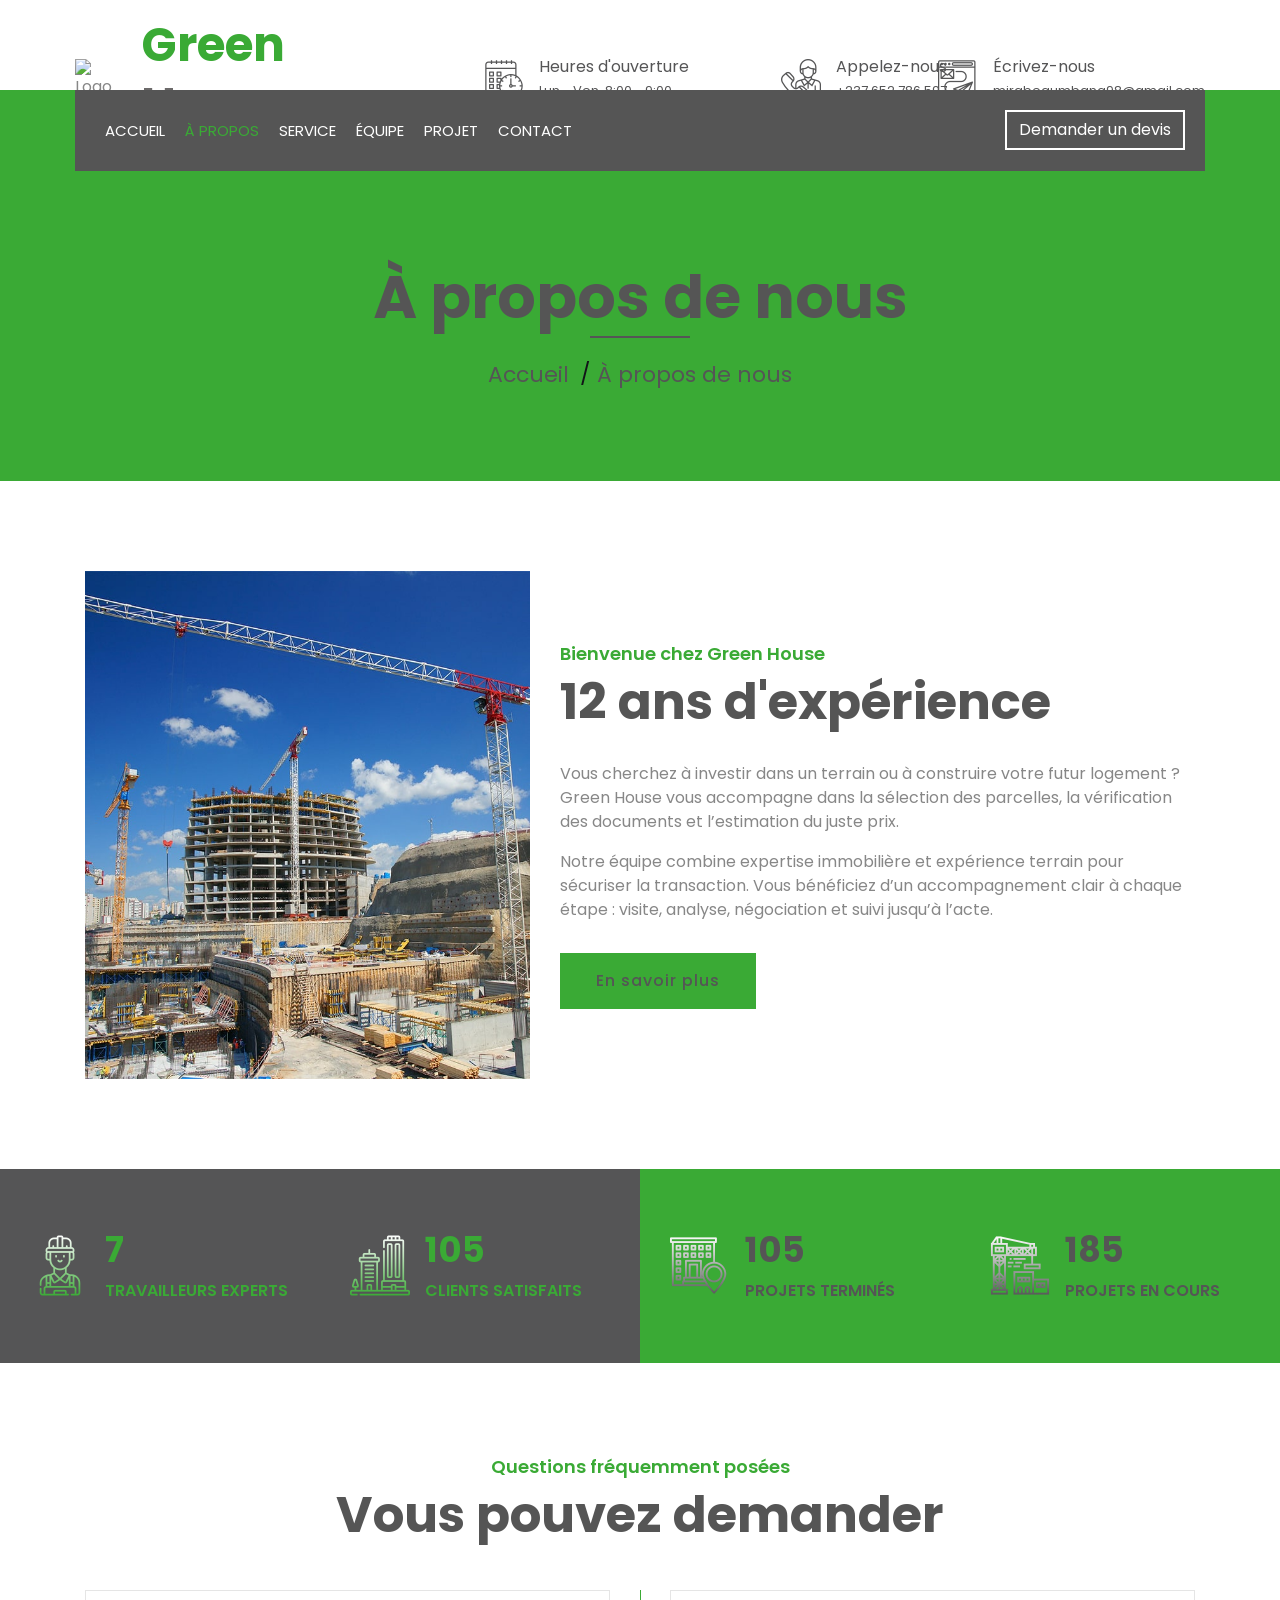
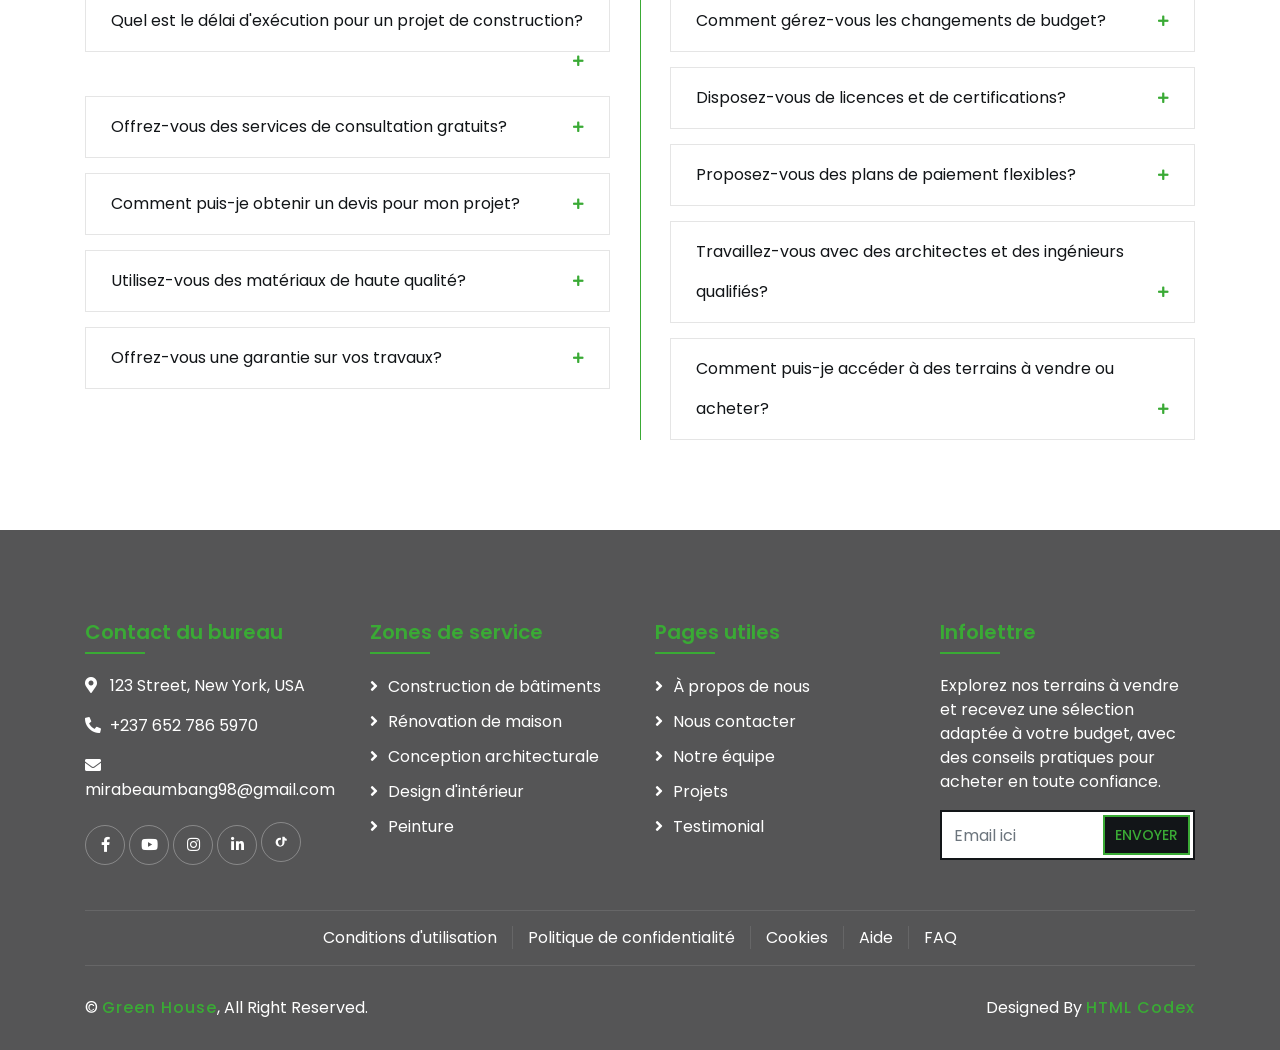
==== about.html @ 161f3d6c "Fixed #12 logo, couleur texte, Faqs dans le footer en lien, etc" ====
<!DOCTYPE html>
<html lang="en">
    <head>
        <meta charset="utf-8">
        <title>Green House - Construction Company</title>
        <meta content="width=device-width, initial-scale=1.0" name="viewport">
        <meta content="Construction Company Website Template" name="keywords">
        <meta content="Construction Company Website Template" name="description">

        <!-- Favicon -->
        <link href="img/favicon.ico" rel="icon">

        <!-- Google Font -->
        <link href="https://fonts.googleapis.com/css2?family=Poppins:wght@100;200;300;400;500;600;700;800;900&display=swap" rel="stylesheet">

        <!-- CSS Libraries -->
        <link href="https://stackpath.bootstrapcdn.com/bootstrap/4.4.1/css/bootstrap.min.css" rel="stylesheet">
        <link href="https://cdnjs.cloudflare.com/ajax/libs/font-awesome/5.10.0/css/all.min.css" rel="stylesheet">
        <link href="lib/flaticon/font/flaticon.css" rel="stylesheet"> 
        <link href="lib/animate/animate.min.css" rel="stylesheet">
        <link href="lib/owlcarousel/assets/owl.carousel.min.css" rel="stylesheet">
        <link href="lib/lightbox/css/lightbox.min.css" rel="stylesheet">
        <link href="lib/slick/slick.css" rel="stylesheet">
        <link href="lib/slick/slick-theme.css" rel="stylesheet">

        <!-- Template Stylesheet -->
        <link href="css/style.css" rel="stylesheet">
    </head>

    <body>
        <div class="wrapper">
            <!-- Top Bar Start -->
            <div class="top-bar">
                <div class="container-fluid">
                    <div class="row align-items-center">
                        <div class="col-lg-4 col-md-12">
                            <div class="logo">
                                <a href="index.html">
                                    <img src="img/logo.svg" alt="Logo" class="site-logo">
                                    <h1 style="color:#3AAA35;">Green <span style="color: #6c6a6a;">House</span></h1>
                                </a>
                            </div>
                        </div>
                        <div class="col-lg-8 col-md-7 d-none d-lg-block">
                            <div class="row">
                                <div class="col-4">
                                    <div class="top-bar-item">
                                        <div class="top-bar-icon">
                                            <i class="flaticon-calendar"></i>
                                        </div>
                                        <div class="top-bar-text">
                                            <h3>Heures d'ouverture</h3>
                                            <p>Lun - Ven, 8:00 - 9:00</p>
                                        </div>
                                    </div>
                                </div>
                                <div class="col-4">
                                    <div class="top-bar-item">
                                        <div class="top-bar-icon">
                                            <i class="flaticon-call"></i>
                                        </div>
                                        <div class="top-bar-text">
                                            <h3>Appelez-nous</h3>
                                            <p>+237 652 786 597</p>
                                        </div>
                                    </div>
                                </div>
                                <div class="col-4">
                                    <div class="top-bar-item">
                                        <div class="top-bar-icon">
                                            <i class="flaticon-send-mail"></i>
                                        </div>
                                        <div class="top-bar-text">
                                            <h3>Écrivez-nous</h3>
                                            <p>mirabeaumbang98@gmail.com</p>
                                        </div>
                                    </div>
                                </div>
                            </div>
                        </div>
                    </div>
                </div>
            </div>
            <!-- Top Bar End -->

            <!-- Nav Bar Start -->
            <div class="nav-bar">
                <div class="container-fluid">
                    <nav class="navbar navbar-expand-lg bg-dark navbar-dark">
                        <a href="#" class="navbar-brand">MENU</a>
                        <button type="button" class="navbar-toggler" data-toggle="collapse" data-target="#navbarCollapse">
                            <span class="navbar-toggler-icon"></span>
                        </button>

                        <div class="collapse navbar-collapse justify-content-between" id="navbarCollapse">
                            <div class="navbar-nav mr-auto">
                                <a href="index.html" class="nav-item nav-link">Accueil</a>
                                <a href="about.html" class="nav-item nav-link active">À propos</a>
                                <a href="service.html" class="nav-item nav-link">Service</a>
                                <a href="team.html" class="nav-item nav-link">Équipe</a>
                                <a href="portfolio.html" class="nav-item nav-link">Projet</a>
                                <!-- <div class="nav-item dropdown">
                                    <a href="#" class="nav-link dropdown-toggle" data-toggle="dropdown">Pages</a>
                                    <div class="dropdown-menu">
                                        <a href="blog.html" class="dropdown-item">Page Blog</a>
                                        <a href="single.html" class="dropdown-item">Page Unique</a>
                                    </div> -->
                                <a href="contact.html" class="nav-item nav-link">Contact</a>
                            </div>
                            <div class="ml-auto">
                                <a class="btn" href="contact.html">Demander un devis</a>
                            </div>
                        </div>
                    </nav>
                </div>
            </div>
            <!-- Nav Bar End -->
            
            
            <!-- Page Header Start -->
            <div class="page-header">
                <div class="container">
                    <div class="row">
                        <div class="col-12">
                            <h2>À propos de nous</h2>
                        </div>
                        <div class="col-12">
                            <a href="">Accueil</a>
                            <a href="">À propos de nous</a>
                        </div>
                    </div>
                </div>
            </div>
            <!-- Page Header End -->


            <!-- About Start -->
            <div class="about wow fadeInUp" data-wow-delay="0.1s">
                <div class="container">
                    <div class="row align-items-center">
                        <div class="col-lg-5 col-md-6">
                            <div class="about-img">
                                <img src="img/about.jpg" alt="Image">
                            </div>
                        </div>
                        <div class="col-lg-7 col-md-6">
                            <div class="section-header text-left">
                                <p>Bienvenue chez Green House</p>
                                <h2>12 ans d'expérience</h2>
                            </div>
                            <div class="about-text">
                                <p>
                                    Vous cherchez à investir dans un terrain ou à construire votre futur logement ? Green House vous accompagne dans la sélection des parcelles, la vérification des documents et l’estimation du juste prix.
                                </p>

                                <p>
                                    Notre équipe combine expertise immobilière et expérience terrain pour sécuriser la transaction. Vous bénéficiez d’un accompagnement clair à chaque étape : visite, analyse, négociation et suivi jusqu’à l’acte.
                                </p>
                                <a class="btn" href="">En savoir plus</a>
                            </div>
                        </div>
                    </div>
                </div>
            </div>
            <!-- About End -->
            
            
            <!-- Fact Start -->
            <div class="fact">
                <div class="container-fluid">
                    <div class="row counters">
                        <div class="col-md-6 fact-left wow slideInLeft">
                            <div class="row">
                                <div class="col-6">
                                    <div class="fact-icon">
                                        <i class="flaticon-worker"></i>
                                    </div>
                                    <div class="fact-text">
                                        <h2 data-toggle="counter-up">7</h2>
                                        <p>Travailleurs experts</p>
                                    </div>
                                </div>
                                <div class="col-6">
                                    <div class="fact-icon">
                                        <i class="flaticon-building"></i>
                                    </div>
                                    <div class="fact-text">
                                        <h2 data-toggle="counter-up">105</h2>
                                        <p>Clients satisfaits</p>
                                    </div>
                                </div>
                            </div>
                        </div>
                        <div class="col-md-6 fact-right wow slideInRight">
                            <div class="row">
                                <div class="col-6">
                                    <div class="fact-icon">
                                        <i class="flaticon-address"></i>
                                    </div>
                                    <div class="fact-text">
                                        <h2 data-toggle="counter-up">105</h2>
                                        <p>Projets terminés</p>
                                    </div>
                                </div>
                                <div class="col-6">
                                    <div class="fact-icon">
                                        <i class="flaticon-crane"></i>
                                    </div>
                                    <div class="fact-text">
                                        <h2 data-toggle="counter-up">185</h2>
                                        <p>Projets en cours</p>
                                    </div>
                                </div>
                            </div>
                        </div>
                    </div>
                </div>
            </div>
            <!-- Fact End -->
            
            
            <!-- FAQs Start -->
            <div class="faqs" id="faq">

                <div class="container">
                    <div class="section-header text-center">
                        <p>Questions fréquemment posées</p>
                        <h2>Vous pouvez demander</h2>
                    </div>
                    <div class="row">
                        <div class="col-md-6">
                            <div id="accordion-1">
                                <div class="card wow fadeInLeft" data-wow-delay="0.1s">
                                    <div class="card-header">
                                        <a class="card-link collapsed" data-toggle="collapse" href="#collapseOne">
                                            Quel est le délai d'exécution pour un projet de construction?
                                        </a>
                                    </div>
                                    <div id="collapseOne" class="collapse" data-parent="#accordion-1">
                                        <div class="card-body">
                                            Le délai dépend de la complexité et de la taille du projet. Généralement, nous fournissons un calendrier détaillé lors de la phase de planification et nous nous engageons à respecter les délais convenus.
                                        </div>
                                    </div>
                                </div>
                                <div class="card wow fadeInLeft" data-wow-delay="0.2s">
                                    <div class="card-header">
                                        <a class="card-link collapsed" data-toggle="collapse" href="#collapseTwo">
                                            Offrez-vous des services de consultation gratuits?
                                        </a>
                                    </div>
                                    <div id="collapseTwo" class="collapse" data-parent="#accordion-1">
                                        <div class="card-body">
                                            Oui, nous offrons une première consultation gratuite pour discuter de votre projet et comprendre vos besoins spécifiques. Cela nous permet de fournir un devis précis.
                                        </div>
                                    </div>
                                </div>
                                <div class="card wow fadeInLeft" data-wow-delay="0.3s">
                                    <div class="card-header">
                                        <a class="card-link collapsed" data-toggle="collapse" href="#collapseThree">
                                            Comment puis-je obtenir un devis pour mon projet?
                                        </a>
                                    </div>
                                    <div id="collapseThree" class="collapse" data-parent="#accordion-1">
                                        <div class="card-body">
                                            Vous pouvez nous contacter via le formulaire de contact ou nous appeler directement. Notre équipe visitera votre site et établira un devis personnalisé basé sur vos exigences spécifiques.
                                        </div>
                                    </div>
                                </div>
                                <div class="card wow fadeInLeft" data-wow-delay="0.4s">
                                    <div class="card-header">
                                        <a class="card-link collapsed" data-toggle="collapse" href="#collapseFour">
                                            Utilisez-vous des matériaux de haute qualité?
                                        </a>
                                    </div>
                                    <div id="collapseFour" class="collapse" data-parent="#accordion-1">
                                        <div class="card-body">
                                            Oui, nous utilisons uniquement des matériaux de qualité supérieure provenant de fournisseurs de confiance. Cela garantit la durabilité et la sécurité de votre projet.
                                        </div>
                                    </div>
                                </div>
                                <div class="card wow fadeInLeft" data-wow-delay="0.5s">
                                    <div class="card-header">
                                        <a class="card-link collapsed" data-toggle="collapse" href="#collapseFive">
                                            Offrez-vous une garantie sur vos travaux?
                                        </a>
                                    </div>
                                    <div id="collapseFive" class="collapse" data-parent="#accordion-1">
                                        <div class="card-body">
                                            Oui, tous nos projets sont couverts par une garantie complète. Nous nous engageons à corriger tout défaut identifié après la livraison du projet.
                                        </div>
                                    </div>
                                </div>
                            </div>
                        </div>
                        <div class="col-md-6">
                            <div id="accordion-2">
                                <div class="card wow fadeInRight" data-wow-delay="0.1s">
                                    <div class="card-header">
                                        <a class="card-link collapsed" data-toggle="collapse" href="#collapseSix">
                                            Comment gérez-vous les changements de budget?
                                        </a>
                                    </div>
                                    <div id="collapseSix" class="collapse" data-parent="#accordion-2">
                                        <div class="card-body">
                                            Nous travaillons en toute transparence avec vous. Si des ajustements sont nécessaires, nous en discuterons et fournirons des options alternatives pour rester dans vos limites budgétaires.
                                        </div>
                                    </div>
                                </div>
                                <div class="card wow fadeInRight" data-wow-delay="0.2s">
                                    <div class="card-header">
                                        <a class="card-link collapsed" data-toggle="collapse" href="#collapseSeven">
                                            Disposez-vous de licences et de certifications?
                                        </a>
                                    </div>
                                    <div id="collapseSeven" class="collapse" data-parent="#accordion-2">
                                        <div class="card-body">
                                            Oui, notre entreprise possède toutes les licences et certifications requises. Notre équipe comprend des ingénieurs agréés et des architectes qualifiés.
                                        </div>
                                    </div>
                                </div>
                                <div class="card wow fadeInRight" data-wow-delay="0.3s">
                                    <div class="card-header">
                                        <a class="card-link collapsed" data-toggle="collapse" href="#collapseEight">
                                            Proposez-vous des plans de paiement flexibles?
                                        </a>
                                    </div>
                                    <div id="collapseEight" class="collapse" data-parent="#accordion-2">
                                        <div class="card-body">
                                            Oui, nous proposons plusieurs options de paiement flexibles adaptées à votre situation financière. Contactez-nous pour discuter d'un plan de paiement qui vous convient.
                                        </div>
                                    </div>
                                </div>
                                <div class="card wow fadeInRight" data-wow-delay="0.4s">
                                    <div class="card-header">
                                        <a class="card-link collapsed" data-toggle="collapse" href="#collapseNine">
                                            Travaillez-vous avec des architectes et des ingénieurs qualifiés?
                                        </a>
                                    </div>
                                    <div id="collapseNine" class="collapse" data-parent="#accordion-2">
                                        <div class="card-body">
                                            Absolument, notre équipe comprend des professionnels expérimentés dans tous les domaines de la construction et du design. Chaque projet bénéficie de l'expertise de nos meilleurs talents.
                                        </div>
                                    </div>
                                </div>
                                <div class="card wow fadeInRight" data-wow-delay="0.5s">
                                    <div class="card-header">
                                        <a class="card-link collapsed" data-toggle="collapse" href="#collapseTen">
                                            Comment puis-je accéder à des terrains à vendre ou acheter?
                                        </a>
                                    </div>
                                    <div id="collapseTen" class="collapse" data-parent="#accordion-2">
                                        <div class="card-body">
                                            Nous disposons d'une liste complète de terrains disponibles à la vente ou à l'achat. Contactez notre département immobilier pour consulter notre portefeuille actuel et trouver le terrain idéal.
                                        </div>
                                    </div>
                                </div>
                            </div>
                        </div>
                    </div>
                </div>
            </div>
            <!-- FAQs End -->


            <!-- Footer Start -->
            <div class="footer wow fadeIn" data-wow-delay="0.3s">
                <div class="container">
                    <div class="row">
                        <div class="col-md-6 col-lg-3">
                            <div class="footer-contact">
                                <h2>Contact du bureau</h2>
                                <p><i class="fa fa-map-marker-alt"></i>123 Street, New York, USA</p>
                                <p><i class="fa fa-phone-alt"></i>+237 652 786 5970</p>
                                <p><i class="fa fa-envelope"></i>mirabeaumbang98@gmail.com</p>
                                 <div class="footer-social">
                                    <a href=""><i class="fab fa-facebook-f"></i></a>
                                    <a href=""><i class="fab fa-youtube"></i></a>
                                    <a href=""><i class="fab fa-instagram"></i></a>
                                    <a href=""><i class="fab fa-linkedin-in"></i></a>
                                    <a href="" aria-label="TikTok">
                                        <svg xmlns="http://www.w3.org/2000/svg" viewBox="0 0 24 24" width="16" height="16" style="display:block;">
                                            <path d="M21.5 7.3c-1.1-.1-2-.4-2.9-1.1-.6-.5-1.2-1.3-1.4-2.1H14v10.2c0 1.8-1.5 3.3-3.3 3.3S7.4 13.9 7.4 12.1c0-1.8 1.5-3.3 3.3-3.3.4 0 .8.1 1.2.2V5.9c-.4-.1-.9-.1-1.3-.1-3.7 0-6.7 3-6.7 6.7s3 6.7 6.7 6.7 6.7-3 6.7-6.7V9.2c.9.6 2 1 3.3 1.1V7.3z"/>
                                        </svg>
                                    </a>

                                </div>
                            </div>
                        </div>
                        <div class="col-md-6 col-lg-3">
                            <div class="footer-link">
                                <h2>Zones de service</h2>
                                <a href="">Construction de bâtiments</a>
                                <a href="">Rénovation de maison</a>
                                <a href="">Conception architecturale</a>
                                <a href="">Design d'intérieur</a>
                                <a href="">Peinture</a>
                            </div>
                        </div>
                        <div class="col-md-6 col-lg-3">
                            <div class="footer-link">
                                <h2>Pages utiles</h2>
                                <a href="">À propos de nous</a>
                                <a href="">Nous contacter</a>
                                <a href="">Notre équipe</a>
                                <a href="">Projets</a>
                                <a href="">Testimonial</a>
                            </div>
                        </div>
                        <div class="col-md-6 col-lg-3">
                            <div class="newsletter">
                                <h2>Infolettre</h2>
                                <p>
                                    Explorez nos terrains à vendre et recevez une sélection adaptée à votre budget, avec des conseils pratiques pour acheter en toute confiance.

                                </p>
                                <div class="form">
                                    <input class="form-control" placeholder="Email ici">
                                    <button class="btn">Envoyer</button>
                                </div>
                            </div>
                        </div>
                    </div>
                </div>
                <div class="container footer-menu">
                        <div class="f-menu">
                            <a href="">Conditions d'utilisation</a>
                            <a href="">Politique de confidentialité</a>
                            <a href="">Cookies</a>
                            <a href="">Aide</a>
                            <a href="about.html#faq">FAQ</a>
                        </div>

                </div>
                <div class="container copyright">
                    <div class="row">
                        <div class="col-md-6">
                            <p>&copy; <a href="#">Green House</a>, All Right Reserved.</p>
                        </div>
                        <div class="col-md-6">
                            <p>Designed By <a href="https://htmlcodex.com">HTML Codex</a></p>
                        </div>
                    </div>
                </div>
            </div>
            <!-- Footer End -->

            <a href="#" class="back-to-top"><i class="fa fa-chevron-up"></i></a>
        </div>

        <!-- JavaScript Libraries -->
        <script src="https://code.jquery.com/jquery-3.4.1.min.js"></script>
        <script src="https://stackpath.bootstrapcdn.com/bootstrap/4.4.1/js/bootstrap.bundle.min.js"></script>
        <script src="lib/easing/easing.min.js"></script>
        <script src="lib/wow/wow.min.js"></script>
        <script src="lib/owlcarousel/owl.carousel.min.js"></script>
        <script src="lib/isotope/isotope.pkgd.min.js"></script>
        <script src="lib/lightbox/js/lightbox.min.js"></script>
        <script src="lib/waypoints/waypoints.min.js"></script>
        <script src="lib/counterup/counterup.min.js"></script>
        <script src="lib/slick/slick.min.js"></script>

        <!-- Template Javascript -->
        <script src="js/main.js"></script>
    </body>
</html>
---- lib/flaticon/font/flaticon.css ----
/*
  	Flaticon icon font: Flaticon
  	Creation date: 23/08/2020 07:24
  	*/

@font-face {
  font-family: "Flaticon";
  src: url("./Flaticon.eot");
  src: url("./Flaticon.eot?#iefix") format("embedded-opentype"),
       url("./Flaticon.woff2") format("woff2"),
       url("./Flaticon.woff") format("woff"),
       url("./Flaticon.ttf") format("truetype"),
       url("./Flaticon.svg#Flaticon") format("svg");
  font-weight: normal;
  font-style: normal;
}

@media screen and (-webkit-min-device-pixel-ratio:0) {
  @font-face {
    font-family: "Flaticon";
    src: url("./Flaticon.svg#Flaticon") format("svg");
  }
}

[class^="flaticon-"]:before, [class*=" flaticon-"]:before,
[class^="flaticon-"]:after, [class*=" flaticon-"]:after {   
  font-family: Flaticon;
        font-size: 20px;
font-style: normal;
margin-left: 20px;
}

.flaticon-concrete:before { content: "\f100"; }
.flaticon-worker:before { content: "\f101"; }
.flaticon-measure:before { content: "\f102"; }
.flaticon-building:before { content: "\f103"; }
.flaticon-brush:before { content: "\f104"; }
.flaticon-crane:before { content: "\f105"; }
.flaticon-call:before { content: "\f106"; }
.flaticon-calendar:before { content: "\f107"; }
.flaticon-send-mail:before { content: "\f108"; }
.flaticon-address:before { content: "\f109"; }
---- css/style.css ----
/*******************************/
/********* General CSS *********/
/*******************************/
body {
    color: #878787;
    background: #030f27;
    font-family: 'Poppins', sans-serif;
    font-weight: 400;
}

/* Replace all #3AAA35 (yellow) with #3AAA35 (green) */

h1,
h2, 
h3, 
h4,
h5, 
h6 {
    color: #555555;
}

a {
    color: #878787;
    transition: .3s;
}

a:hover,
a:active,
a:focus {
    color: #3AAA35;
    outline: none;
    text-decoration: none;
}

.btn:focus {
    box-shadow: none;
}

.wrapper {
    position: relative;
    width: 100%;
    max-width: 1366px;
    margin: 0 auto;
    background: #ffffff;
}

.back-to-top {
    position: fixed;
    display: none;
    background: #3AAA35;
    color: #121518;
    width: 44px;
    height: 44px;
    text-align: center;
    line-height: 1;
    font-size: 22px;
    right: 15px;
    bottom: 15px;
    transition: background 0.5s;
    z-index: 9;
}

.back-to-top:hover {
    color: #3AAA35;
    background: #121518;
}

.back-to-top i {
    padding-top: 10px;
}

.btn {
    transition: .3s;
}


/**********************************/
/********** Top Bar CSS ***********/
/**********************************/
.top-bar {
    position: relative;
    height: 90px;
    background: #FFFFFF;
}

.top-bar .logo {
    padding: 15px 0;
    text-align: left;
    overflow: hidden;
}

.top-bar .logo a {
    display: flex;
    align-items: center;
    gap: 15px;
}

.top-bar .logo .site-logo {
    max-height: 60px;
    width: auto;
    display: block;
}

.top-bar .logo h1 {
    color: #555556;
    font-size: 47px;
    line-height: 60px;
    font-weight: 700;
}

.top-bar .logo img {
    max-width: 100%;
    max-height: 60px;
}

.top-bar .top-bar-item {
    display: flex;
    align-items: center;
    justify-content: flex-end;
}

.top-bar .top-bar-icon {
    width: 40px;
    display: flex;
    align-items: center;
    justify-content: center;
}

.top-bar .top-bar-icon [class^="flaticon-"]::before {
    margin: 0;
    color: #555556;
    font-size: 40px;
}

.top-bar .top-bar-text {
    padding-left: 15px;
}

.top-bar .top-bar-text h3 {
    margin: 0 0 5px 0;
    color: #555556;
    font-size: 16px;
    font-weight: 400;
}

.top-bar .top-bar-text p {
    margin: 0;
    color: #555556;
    font-size: 13px;
    font-weight: 400;
}

@media (min-width: 992px) {
    .top-bar {
        padding: 0 60px;
    }
}

@media (max-width: 991.98px) {
    .top-bar .logo {
        text-align: center;
    }
}


/**********************************/
/*********** Nav Bar CSS **********/
/**********************************/
.nav-bar {
    position: relative;
    background: #3AAA35;
    transition: .3s;
}

.nav-bar .container-fluid {
    padding: 0;
}

.nav-bar.nav-sticky {
    position: fixed;
    top: 0;
    width: 100%;
    max-width: 1366px;
    box-shadow: 0 2px 5px rgba(0, 0, 0, .3);
    z-index: 999;
}

.nav-bar .navbar {
    height: 100%;
    background: #555555 !important;
}

.navbar-dark .navbar-nav .nav-link,
.navbar-dark .navbar-nav .nav-link:focus,
.navbar-dark .navbar-nav .nav-link:hover,
.navbar-dark .navbar-nav .nav-link.active {
    padding: 10px 10px 8px 10px;
    color: #ffffff;
}

.navbar-dark .navbar-nav .nav-link:hover,
.navbar-dark .navbar-nav .nav-link.active {
    color: #3AAA35;
    transition: none;
}

.nav-bar .dropdown-menu {
    margin-top: 0;
    border: 0;
    border-radius: 0;
    background: #f8f9fa;
}

.nav-bar .btn {
    color: #ffffff;
    border: 2px solid #ffffff;
    border-radius: 0;
}

.nav-bar .btn:hover {
    color: #555556;
    background: #3AAA35;
    border-color: #3AAA35;
}

@media (min-width: 992px) {
    .nav-bar {
        padding: 0 75px;
    }
    
    .nav-bar.nav-sticky {
        padding: 0;
    }
    
    .nav-bar .navbar {
        padding: 20px;
    }
    
    .nav-bar .navbar-brand {
        display: none;
    }
    
    .nav-bar a.nav-link {
        padding: 8px 15px;
        font-size: 15px;
        text-transform: uppercase;
    }
}

@media (max-width: 991.98px) {
    .nav-bar .navbar {
        padding: 15px;
    }
    
    .nav-bar a.nav-link {
        padding: 5px;
    }
    
    .nav-bar .dropdown-menu {
        box-shadow: none;
    }
    
    .nav-bar .btn {
        display: none;
    }
}


/*******************************/
/******** Carousel CSS *********/
/*******************************/
.carousel {
    position: relative;
    width: 100%;
    height: calc(100vh - 170px);
    min-height: 400px;
    margin: 0 auto;
    text-align: center;
    overflow: hidden;
}

.carousel .carousel-inner,
.carousel .carousel-item {
    position: relative;
    width: 100%;
    height: 100%;
}

.carousel .carousel-item img {
    width: 100%;
    height: 100%;
    object-fit: cover;
}

.carousel .carousel-item::after {
    position: absolute;
    content: "";
    width: 100%;
    height: 100%;
    top: 0;
    left: 0;
    background: rgba(0, 0, 0, .3);
    z-index: 1;
}

.carousel .carousel-caption {
    position: absolute;
    top: 0;
    bottom: 0;
    display: flex;
    align-items: center;
    justify-content: center;
    flex-direction: column;
    height: calc(100vh - 170px);
    min-height: 400px;
}

.carousel .carousel-caption p {
    color: #ffffff;
    font-size: 30px;
    margin-bottom: 15px;
    letter-spacing: 1px;
}

.carousel .carousel-caption h1 {
    color: #ffffff;
    font-size: 60px;
    font-weight: 700;
    margin-bottom: 35px;
}

.carousel .carousel-caption .btn {
    padding: 15px 35px;
    font-size: 18px;
    font-weight: 500;
    letter-spacing: 1px;
    text-transform: uppercase;
    color: #ffffff;
    background: transparent;
    border: 2px solid #ffffff;
    border-radius: 0;
    transition: .3s;
}

.carousel .carousel-caption .btn:hover {
    color: #555556;
    background: #3AAA35;
    border-color: #3AAA35;
}

@media (max-width: 767.98px) {
    .carousel .carousel-caption h1 {
        font-size: 40px;
        font-weight: 700;
    }
    
    .carousel .carousel-caption p {
        font-size: 20px;
    }
    
    .carousel .carousel-caption .btn {
        padding: 12px 30px;
        font-size: 18px;
        font-weight: 500;
        letter-spacing: 0;
    }
}

@media (max-width: 575.98px) {
    .carousel .carousel-caption h1 {
        font-size: 30px;
        font-weight: 500;
    }
    
    .carousel .carousel-caption p {
        font-size: 16px;
    }
    
    .carousel .carousel-caption .btn {
        padding: 10px 25px;
        font-size: 16px;
        font-weight: 400;
        letter-spacing: 0;
    }
}

.carousel .animated {
    -webkit-animation-duration: 1.5s;
    animation-duration: 1.5s;
}


/*******************************/
/******* Page Header CSS *******/
/*******************************/
.page-header {
    position: relative;
    margin-bottom: 45px;
    padding: 90px 0;
    text-align: center;
    background: #3AAA35;
}

.page-header h2 {
    position: relative;
    color: #555555;  /* si jamais ont veut du texte noir #030f27 */
    font-size: 60px;
    font-weight: 700;
    margin-bottom: 20px;
    padding-bottom: 5px;
}

.page-header h2::after {
    position: absolute;
    content: "";
    width: 100px;
    height: 2px;
    left: calc(50% - 50px);
    bottom: 0;
    background: #555556;
}

.page-header a {
    position: relative;
    padding: 0 12px;
    font-size: 22px;
    color: #555556;
}

.page-header a:hover {
    color: #ffffff;
}

.page-header a::after {
    position: absolute;
    content: "/";
    width: 8px;
    height: 8px;
    top: -2px;
    right: -7px;
    text-align: center;
    color: #121518;
}

.page-header a:last-child::after {
    display: none;
}

@media (max-width: 991.98px) {
    .page-header {
        padding: 60px 0;
    }
    
    .page-header h2 {
        font-size: 45px;
    }
    
    .page-header a {
        font-size: 20px;
    }
}

@media (max-width: 767.98px) {
    .page-header {
        padding: 45px 0;
    }
    
    .page-header h2 {
        font-size: 35px;
    }
    
    .page-header a {
        font-size: 18px;
    }
}


/*******************************/
/******* Section Header ********/
/*******************************/
.section-header {
    position: relative;
    width: 100%;
    margin-bottom: 45px;
}

.section-header p {
    color: #3AAA35;
    font-size: 18px;
    font-weight: 600;
    margin-bottom: 5px;
}

.section-header h2 {
    margin: 0;
    position: relative;
    font-size: 50px;
    font-weight: 700;
}

@media (max-width: 767.98px) {
    .section-header h2 {
        font-size: 30px;
    }
}


/*******************************/
/********* Feature CSS *********/
/*******************************/
.feature {
    position: relative;
    margin-bottom: 45px;
}

.feature .col-md-12 {
    background: #555556;
}
    
.feature .col-md-12:nth-child(2n) {
    color: #555556;
    background: #3AAA35;
}

.feature .feature-item {
    min-height: 250px;
    padding: 30px;
    display: flex;
    align-items: center;
    justify-content: flex-start;
}

.feature .feature-icon {
    position: relative;
    width: 60px;
    display: flex;
    align-items: center;
    justify-content: center;
}

.feature .feature-icon::before {
    position: absolute;
    content: "";
    width: 80px;
    height: 80px;
    top: -20px;
    left: -10px;
    border: 2px dotted #ffffff;
    border-radius: 60px;
    z-index: 1;
}

.feature .feature-icon::after {
    position: absolute;
    content: "";
    width: 79px;
    height: 79px;
    top: -18px;
    left: -9px;
    background: #555556;
    border-radius: 60px;
    z-index: 2;
}

.feature .col-md-12:nth-child(2n) .feature-icon::after {
    background: #3AAA35;
}

.feature .feature-icon [class^="flaticon-"]::before {
    position: relative;
    margin: 0;
    color: #3AAA35;
    font-size: 60px;
    line-height: 60px;
    z-index: 3;
}

.feature .feature-text {
    padding-left: 30px;
}

.feature .feature-text h3 {
    margin: 0 0 10px 0;
    color: #3AAA35;
    font-size: 25px;
    font-weight: 600;
}

.feature .feature-text p {
    margin: 0;
    color: #3AAA35;
    font-size: 18px;
    font-weight: 400;
}

.feature .col-md-12:nth-child(2n) [class^="flaticon-"]::before,
.feature .col-md-12:nth-child(2n) h3,
.feature .col-md-12:nth-child(2n) p {
    color: #555556;
}


/*******************************/
/********** About CSS **********/
/*******************************/
.about {
    position: relative;
    width: 100%;
    padding: 45px 0;
}

.about .section-header {
    margin-bottom: 30px;
}

.about .about-img {
    position: relative;
    height: 100%;
}

.about .about-img img {
    width: 100%;
    height: 100%;
    object-fit: cover;
}

.about .about-text p {
    font-size: 16px;
}

.about .about-text a.btn {
    position: relative;
    margin-top: 15px;
    padding: 15px 35px;
    font-size: 16px;
    font-weight: 500;
    letter-spacing: 1px;
    color: #555556;
    border-radius: 0;
    background: #3AAA35;
    transition: .3s;
}

.about .about-text a.btn:hover {
    color: #3AAA35;
    background: #555556;
}

@media (max-width: 767.98px) {
    .about .about-img {
        margin-bottom: 30px;
        height: auto;
    }
}


/*******************************/
/********** Fact CSS ***********/
/*******************************/
.fact {
    position: relative;
    width: 100%;
    padding: 45px 0;
}

.fact .col-6 {
    display: flex;
    align-items: flex-start;
}

.fact .fact-icon {
    position: relative;
    margin: 7px 15px 0 15px;
    width: 60px;
    display: flex;
    align-items: center;
    justify-content: center;
}

.fact .fact-icon [class^="flaticon-"]::before {
    margin: 0;
    font-size: 60px;
    line-height: 60px;
    background-image: linear-gradient(#ffffff, #3AAA35);
    -webkit-background-clip: text;
    -webkit-text-fill-color: transparent;
}

.fact .fact-right .fact-icon [class^="flaticon-"]::before {
    background-image: linear-gradient(#ffffff, #555556);
}

.fact .fact-left,
.fact .fact-right {
    padding-top: 60px;
    padding-bottom: 60px;
}

.fact .fact-text h2 {
    font-size: 35px;
    font-weight: 700;
}

.fact .fact-text p {
    margin: 0;
    font-size: 16px;
    font-weight: 600;
    text-transform: uppercase;
}

.fact .fact-left {
    color: #3AAA35;
    background: #555556;
}

.fact .fact-right {
    color: #555556;
    background: #3AAA35;
}

.fact .fact-left h2 {
    color: #3AAA35;
}


/*******************************/
/********* Service CSS *********/
/*******************************/
.service {
    position: relative;
    width: 100%;
    padding: 45px 0 15px 0;
}

.service .service-item {
    position: relative;
    width: 100%;
    text-align: center;
    margin-bottom: 30px;
}

.service .service-img {
    position: relative;
    overflow: hidden;
}

.service .service-img img {
    width: 100%;
}

.service .service-overlay {
    position: absolute;
    width: 100%;
    height: 100%;
    top: 0;
    left: 0;
    padding: 30px;
    display: flex;
    align-items: center;
    justify-content: center;
    background: rgba(3, 15, 39, .7);
    transition: .5s;
    opacity: 0;
}

.service .service-item:hover .service-overlay {
    opacity: 1;
}

.service .service-overlay p {
    margin: 0;
    color: #FFFFFF;
}

.service .service-text {
    display: flex;
    align-items: center;
    height: 60px;
    background: #555556;
    overflow: hidden;
    white-space: nowrap;
    text-overflow: ellipsis;
}

.service .service-text h3 {
    margin: 0;
    padding: 0 15px 0 25px;
    width: calc(100% - 60px);
    font-size: 20px;
    font-weight: 700;
    color: #3AAA35;
    text-align: left;
    overflow: hidden;
    white-space: nowrap;
    text-overflow: ellipsis;
}

.service .service-item a.btn {
    width: 60px;
    height: 60px;
    padding: 3px 0 0 3px;
    display: flex;
    align-items: center;
    justify-content: center;
    font-size: 60px;
    line-height: 60px;
    font-weight: 100;
    color: #555556;
    background: #3AAA35;
    border-radius: 0;
    transition: .3s;
}

.service .service-item:hover a.btn {
    color: #ffffff;
}


/*******************************/
/********** Video CSS **********/
/*******************************/
.video {
    position: relative;
    margin: 45px 0;
    height: 100%;
    min-height: 500px;
    background: linear-gradient(rgba(3, 15, 39, .9), rgba(3, 15, 39, .9)), url(../img/carousel-1.jpg);
    background-attachment: fixed;
    background-position: center;
    background-repeat: no-repeat;
    background-size: cover;
}

.video .btn-play {
    position: absolute;
    z-index: 1;
    top: 50%;
    left: 50%;
    transform: translateX(-50%) translateY(-50%);
    box-sizing: content-box;
    display: block;
    width: 32px;
    height: 44px;
    border-radius: 50%;
    border: none;
    outline: none;
    padding: 18px 20px 18px 28px;
}

.video .btn-play:before {
    content: "";
    position: absolute;
    z-index: 0;
    left: 50%;
    top: 50%;
    transform: translateX(-50%) translateY(-50%);
    display: block;
    width: 100px;
    height: 100px;
    background: #3AAA35;
    border-radius: 50%;
    animation: pulse-border 1500ms ease-out infinite;
}

.video .btn-play:after {
    content: "";
    position: absolute;
    z-index: 1;
    left: 50%;
    top: 50%;
    transform: translateX(-50%) translateY(-50%);
    display: block;
    width: 100px;
    height: 100px;
    background: #3AAA35;
    border-radius: 50%;
    transition: all 200ms;
}

.video .btn-play:hover:after {
    background-color: darken(#3AAA35, 10%);
}

.video .btn-play img {
    position: relative;
    z-index: 3;
    max-width: 100%;
    width: auto;
    height: auto;
}

.video .btn-play span {
    display: block;
    position: relative;
    z-index: 3;
    width: 0;
    height: 0;
    border-left: 32px solid #555556;
    border-top: 22px solid transparent;
    border-bottom: 22px solid transparent;
}

@keyframes pulse-border {
  0% {
    transform: translateX(-50%) translateY(-50%) translateZ(0) scale(1);
    opacity: 1;
  }
  100% {
    transform: translateX(-50%) translateY(-50%) translateZ(0) scale(1.5);
    opacity: 0;
  }
}

#videoModal .modal-dialog {
    position: relative;
    max-width: 800px;
    margin: 60px auto 0 auto;
}

#videoModal .modal-body {
    position: relative;
    padding: 0px;
}

#videoModal .close {
    position: absolute;
    width: 30px;
    height: 30px;
    right: 0px;
    top: -30px;
    z-index: 999;
    font-size: 30px;
    font-weight: normal;
    color: #ffffff;
    background: #000000;
    opacity: 1;
}


/*******************************/
/*********** Team CSS **********/
/*******************************/
.team {
    position: relative;
    width: 100%;
    padding: 45px 0 15px 0;
}

.team .team-item {
    position: relative;
    margin-bottom: 30px;
    overflow: hidden;
}

.team .team-img {
    position: relative;
}

.team .team-img img {
    width: 100%;
}

.team .team-text {
    position: relative;
    padding: 25px 15px;
    text-align: center;
    background: #555556;
    transition: .5s;
}

.team .team-text h2 {
    font-size: 20px;
    font-weight: 600;
    color: #3AAA35;
    transition: .5s;
}

.team .team-text p {
    margin: 0;
    color: #ffffff;
}

.team .team-item:hover .team-text {
    background: #3AAA35;
}

.team .team-item:hover .team-text h2 {
    color: #555556;
    letter-spacing: 1px;
}

.team .team-social {
    position: absolute;
    width: 100px;
    top: 0;
    left: -50px;
    display: flex;
    flex-direction: column;
    font-size: 0;
}

.team .team-social a {
    position: relative;
    left: 0;
    width: 50px;
    height: 50px;
    display: flex;
    align-items: center;
    justify-content: center;
    font-size: 18px;
    color: #ffffff;
}

.team .team-item:hover .team-social a:first-child {
    background: #00acee;
    left: 50px;
    transition: .3s 0s;
}

.team .team-item:hover .team-social a:nth-child(2) {
    background: #3b5998;
    left: 50px;
    transition: .3s .1s;
}

.team .team-item:hover .team-social a:nth-child(3) {
    background: #0e76a8;
    left: 50px;
    transition: .3s .2s;
}

.team .team-item:hover .team-social a:nth-child(4) {
    background: #3f729b;
    left: 50px;
    transition: .3s .3s;
}


/*******************************/
/*********** FAQs CSS **********/
/*******************************/
.faqs {
    position: relative;
    width: 100%;
    padding: 45px 0;
}

.faqs .row {
    position: relative;
}

.faqs .row::after {
    position: absolute;
    content: "";
    width: 1px;
    height: 100%;
    top: 0;
    left: calc(50% - .5px);
    background: #3AAA35;
}

.faqs #accordion-1 {
    padding-right: 15px;
}

.faqs #accordion-2 {
    padding-left: 15px;
}

@media(max-width: 767.98px) {
    .faqs .row::after {
        display: none;
    }
    
    .faqs #accordion-1,
    .faqs #accordion-2 {
        padding: 0;
    }
    
    .faqs #accordion-2 {
        padding-top: 15px;
    }
}

.faqs .card {
    margin-bottom: 15px;
    border: none;
    border-radius: 0;
}

.faqs .card:last-child {
    margin-bottom: 0;
}

.faqs .card-header {
    padding: 0;
    border: none;
    background: #ffffff;
}

.faqs .card-header a {
    display: block;
    padding: 10px 25px;
    width: 100%;
    color: #121518;
    font-size: 16px;
    line-height: 40px;
    border: 1px solid rgba(0, 0, 0, .1);
    transition: .5s;
}

.faqs .card-header [data-toggle="collapse"][aria-expanded="true"] {
    background: #3AAA35;
}

.faqs .card-header [data-toggle="collapse"]:after {
    font-family: 'font Awesome 5 Free';
    content: "\f067";
    float: right;
    color: #3AAA35;
    font-size: 12px;
    font-weight: 900;
    transition: .5s;
}

.faqs .card-header [data-toggle="collapse"][aria-expanded="true"]:after {
    font-family: 'font Awesome 5 Free';
    content: "\f068";
    float: right;
    color: #555556;
    font-size: 12px;
    font-weight: 900;
    transition: .5s;
}

.faqs .card-body {
    padding: 20px 25px;
    font-size: 16px;
    background: #ffffff;
    border: 1px solid rgba(0, 0, 0, .1);
    border-top: none;
}


/*******************************/
/******* Testimonial CSS *******/
/*******************************/
.testimonial {
    position: relative;
    margin: 45px 0;
    padding: 90px 0;
    text-align: center;
    background: linear-gradient(rgba(3, 15, 39, .9), rgba(3, 15, 39, .9)), url(../img/carousel-1.jpg);
    background-attachment: fixed;
    background-position: center;
    background-repeat: no-repeat;
    background-size: cover;
}

.testimonial .container {
    max-width: 760px;
}

.about-page .testimonial {
    padding-bottom: 90px;
}

.testimonial .testimonial-slider-nav {
    position: relative;
    width: 300px;
    margin: 0 auto;
}

.testimonial .testimonial-slider-nav .slick-slide {
    position: relative;
    opacity: 0;
    transition: .5s;
}

.testimonial .testimonial-slider-nav .slick-active {
    opacity: 1;
    transform: scale(1.3);
}

.testimonial .testimonial-slider-nav .slick-center {
    transform: scale(1.8);
    z-index: 1;
}

.testimonial .testimonial-slider-nav .slick-slide img {
    position: relative;
    display: block;
    margin-top: 37px;
    width: 100%;
    height: auto;
    border-radius: 100px;
}

.testimonial .testimonial-slider {
    position: relative;
    margin-top: 15px;
    padding-top: 50px;
}

.testimonial .testimonial-slider::before {
    position: absolute;
    content: "";
    width: 60px;
    height: 50px;
    top: 0;
    left: calc(50% - 30px);
    background: url(../img/quote.png) top center no-repeat;
}

.testimonial .testimonial-slider h3 {
    color: #3AAA35;
    font-size: 22px;
    font-weight: 700;
}

.testimonial .testimonial-slider h4 {
    font-size: 14px;
    font-weight: 300;
    color: #ffffff;
    font-style: italic;
    margin-bottom: 10px;
}

.testimonial .testimonial-slider p {
    color: #ffffff;
    font-size: 16px;
    font-weight: 300;
    margin: 0;
}


/*******************************/
/*********** Blog CSS **********/
/*******************************/
.blog {
    position: relative;
    width: 100%;
    padding: 45px 0 15px 0;
}

.blog .blog-item {
    position: relative;
    width: 100%;
    text-align: center;
    margin-bottom: 30px;
}

.blog .blog-img {
    position: relative;
    overflow: hidden;
}

.blog .blog-img img {
    width: 100%;
}

.blog .blog-title {
    display: flex;
    align-items: center;
    height: 60px;
    background: #555556;
    overflow: hidden;
    white-space: nowrap;
    text-overflow: ellipsis;
}

.blog .blog-title h3 {
    margin: 0;
    padding: 0 15px 0 25px;
    width: calc(100% - 60px);
    font-size: 18px;
    font-weight: 700;
    color: #3AAA35;
    text-align: left;
    overflow: hidden;
    white-space: nowrap;
    text-overflow: ellipsis;
}

.blog .blog-title a.btn {
    width: 60px;
    height: 60px;
    padding: 3px 0 0 3px;
    display: flex;
    align-items: center;
    justify-content: center;
    font-size: 60px;
    line-height: 60px;
    font-weight: 100;
    color: #555556;
    background: #3AAA35;
    border-radius: 0;
    transition: .3s;
}

.blog .blog-item:hover a.btn {
    color: #ffffff;
}

.blog .blog-meta {
    position: relative;
    padding: 25px 0 10px 0;
    background: #f3f6ff;
}

.blog .blog-meta::after {
    position: absolute;
    content: "";
    width: 100px;
    height: 1px;
    left: calc(50% - 50px);
    bottom: 0;
    background: #3AAA35;
}

.blog .blog-meta p {
    display: inline-block;
    margin: 0;
    padding: 0 3px;
    font-size: 14px;
    font-weight: 300;
    font-style: italic;
    color: #666666;
}

.blog .blog-meta p a {
    margin-left: 5px;
    font-style: normal;
}

.blog .blog-text {
    padding: 10px 25px 25px 25px;
    background: #f3f6ff;
}

.blog .blog-text p {
    margin: 0;
    font-size: 16px;
}

.blog .pagination .page-link {
    color: #555556;
    border-radius: 0;
    border-color: #3AAA35;
}

.blog .pagination .page-link:hover,
.blog .pagination .page-item.active .page-link {
    color: #3AAA35;
    background: #555556;
}

.blog .pagination .disabled .page-link {
    color: #999999;
}


/*******************************/
/******* Single Post CSS *******/
/*******************************/
.single {
    position: relative;
    padding: 45px 0;
}

.single .single-content {
    position: relative;
    margin-bottom: 30px;
    overflow: hidden;
}

.single .single-content img {
    margin-bottom: 20px;
    width: 100%;
}

.single .single-tags {
    margin: -5px -5px 41px -5px;
    font-size: 0;
}

.single .single-tags a {
    margin: 5px;
    display: inline-block;
    padding: 7px 15px;
    font-size: 14px;
    font-weight: 400;
    color: #666666;
    border: 1px solid #dddddd;
}

.single .single-tags a:hover {
    color: #3AAA35;
    background: #555556;
}

.single .single-bio {
    margin-bottom: 45px;
    padding: 30px;
    background: #f3f6ff;
    display: flex;
}

.single .single-bio-img {
    width: 100%;
    max-width: 100px;
}

.single .single-bio-img img {
    width: 100%;
}

.single .single-bio-text {
    padding-left: 30px;
}

.single .single-bio-text h3 {
    font-size: 20px;
    font-weight: 700;
}

.single .single-bio-text p {
    margin: 0;
}

.single .single-related {
    margin-bottom: 45px;
}

.single .single-related h2 {
    font-size: 30px;
    font-weight: 700;
    margin-bottom: 25px;
}

.single .related-slider {
    position: relative;
    margin: 0 -15px;
    width: calc(100% + 30px);
}

.single .related-slider .post-item {
    margin: 0 15px;
}

.single .post-item {
    display: flex;
    align-items: center;
    margin-bottom: 15px;
}

.single .post-item .post-img {
    width: 100%;
    max-width: 80px;
}

.single .post-item .post-img img {
    width: 100%;
}

.single .post-item .post-text {
    padding-left: 15px;
}

.single .post-item .post-text a {
    font-size: 16px;
    font-weight: 400;
}

.single .post-item .post-meta {
    display: flex;
    margin-top: 8px;
}

.single .post-item .post-meta p {
    display: inline-block;
    margin: 0;
    padding: 0 3px;
    font-size: 14px;
    font-weight: 300;
    font-style: italic;
}

.single .post-item .post-meta p a {
    margin-left: 5px;
    font-size: 14px;
    font-weight: 300;
    font-style: normal;
}

.single .related-slider .owl-nav {
    position: absolute;
    width: 90px;
    top: -55px;
    right: 15px;
    display: flex;
}

.single .related-slider .owl-nav .owl-prev,
.single .related-slider .owl-nav .owl-next {
    margin-left: 15px;
    width: 30px;
    height: 30px;
    display: flex;
    align-items: center;
    justify-content: center;
    color: #555556;
    background: #3AAA35;
    font-size: 16px;
    transition: .3s;
}

.single .related-slider .owl-nav .owl-prev:hover,
.single .related-slider .owl-nav .owl-next:hover {
    color: #3AAA35;
    background: #555556;
}

.single .single-comment {
    position: relative;
    margin-bottom: 45px;
}

.single .single-comment h2 {
    font-size: 30px;
    font-weight: 700;
    margin-bottom: 25px;
}

.single .comment-list {
    list-style: none;
    padding: 0;
}

.single .comment-child {
    list-style: none;
}

.single .comment-body {
    display: flex;
    margin-bottom: 30px;
}

.single .comment-img {
    width: 60px;
}

.single .comment-img img {
    width: 100%;
}

.single .comment-text {
    padding-left: 15px;
    width: calc(100% - 60px);
}

.single .comment-text h3 {
    font-size: 18px;
    font-weight: 600;
    margin-bottom: 3px;
}

.single .comment-text span {
    display: block;
    font-size: 14px;
    font-weight: 300;
    margin-bottom: 5px;
}

.single .comment-text .btn {
    padding: 3px 10px;
    font-size: 14px;
    color: #555556;
    background: #dddddd;
    border-radius: 0;
}

.single .comment-text .btn:hover {
    background: #3AAA35;
}

.single .comment-form {
    position: relative;
}

.single .comment-form h2 {
    font-size: 30px;
    font-weight: 700;
    margin-bottom: 25px;
}

.single .comment-form form {
    padding: 30px;
    background: #f3f6ff;
}

.single .comment-form form .form-group:last-child {
    margin: 0;
}

.single .comment-form input,
.single .comment-form textarea {
    border-radius: 0;
}

.single .comment-form .btn {
    padding: 15px 30px;
    color: #555556;
    background: #3AAA35;
}

.single .comment-form .btn:hover {
    color: #3AAA35;
    background: #555556;
}


/**********************************/
/*********** Sidebar CSS **********/
/**********************************/
.sidebar {
    position: relative;
    width: 100%;
}

@media(max-width: 991.98px) {
    .sidebar {
        margin-top: 45px;
    }
}

.sidebar .sidebar-widget {
    position: relative;
    margin-bottom: 45px;
}

.sidebar .sidebar-widget .widget-title {
    position: relative;
    margin-bottom: 30px;
    padding-bottom: 5px;
    font-size: 30px;
    font-weight: 700;
}

.sidebar .sidebar-widget .widget-title::after {
    position: absolute;
    content: "";
    width: 60px;
    height: 2px;
    bottom: 0;
    left: 0;
    background: #3AAA35;
}

.sidebar .sidebar-widget .search-widget {
    position: relative;
}

.sidebar .search-widget input {
    height: 50px;
    border: 1px solid #dddddd;
    border-radius: 0;
}

.sidebar .search-widget input:focus {
    box-shadow: none;
}

.sidebar .search-widget .btn {
    position: absolute;
    top: 6px;
    right: 15px;
    height: 40px;
    padding: 0;
    font-size: 25px;
    color: #3AAA35;
    background: none;
    border-radius: 0;
    border: none;
    transition: .3s;
}

.sidebar .search-widget .btn:hover {
    color: #555556;
}

.sidebar .sidebar-widget .recent-post {
    position: relative;
}

.sidebar .sidebar-widget .tab-post {
    position: relative;
}

.sidebar .tab-post .nav.nav-pills .nav-link {
    color: #3AAA35;
    background: #555556;
    border-radius: 0;
}

.sidebar .tab-post .nav.nav-pills .nav-link:hover,
.sidebar .tab-post .nav.nav-pills .nav-link.active {
    color: #555556;
    background: #3AAA35;
}

.sidebar .tab-post .tab-content {
    padding: 15px 0 0 0;
    background: transparent;
}

.sidebar .tab-post .tab-content .container {
    padding: 0;
}

.sidebar .sidebar-widget .category-widget {
    position: relative;
}

.sidebar .category-widget ul {
    margin: 0;
    padding: 0;
    list-style: none;
}

.sidebar .category-widget ul li {
    margin: 0 0 12px 22px; 
}

.sidebar .category-widget ul li:last-child {
    margin-bottom: 0; 
}

.sidebar .category-widget ul li a {
    display: inline-block;
    line-height: 23px;
}

.sidebar .category-widget ul li::before {
    position: absolute;
    content: '\f105';
    font-family: 'Font Awesome 5 Free';
    font-weight: 900;
    color: #3AAA35;
    left: 1px;
}

.sidebar .category-widget ul li span {
    display: inline-block;
    float: right;
}

.sidebar .sidebar-widget .tag-widget {
    position: relative;
    margin: -5px -5px;
}

.single .tag-widget a {
    margin: 5px;
    display: inline-block;
    padding: 7px 15px;
    font-size: 14px;
    font-weight: 400;
    color: #666666;
    border: 1px solid #dddddd;
}

.single .tag-widget a:hover {
    color: #3AAA35;
    background: #555556;
}

.sidebar .image-widget {
    display: block;
    width: 100%;
    overflow: hidden;
}

.sidebar .image-widget img {
    max-width: 100%;
    transition: .3s;
}

.sidebar .image-widget img:hover {
    transform: scale(1.1);
}


/*******************************/
/******** Portfolio CSS ********/
/*******************************/
.portfolio {
    position: relative;
    padding: 45px 0;
}

.portfolio #portfolio-flters {
    padding: 0;
    margin: -15px 0 25px 0;
    list-style: none;
    font-size: 0;
    text-align: center;
}

.portfolio #portfolio-flters li,
.portfolio .load-more .btn {
    cursor: pointer;
    display: inline-block;
    margin: 5px;
    padding: 8px 15px;
    color: #555556;
    font-size: 14px;
    font-weight: 500;
    text-transform: uppercase;
    border-radius: 0;
    background: #3AAA35;
    border: none;
    transition: .3s;
}

.portfolio #portfolio-flters li:hover,
.portfolio #portfolio-flters li.filter-active {
    background: #555556;
    color: #3AAA35;
}

.portfolio .load-more {
    text-align: center;
}

.portfolio .load-more .btn {
    padding: 15px 35px;
    font-size: 16px;
    transition: .3s;
}

.portfolio .load-more .btn:hover {
    color: #3AAA35;
    background: #555556;
}

.portfolio .portfolio-warp {
    position: relative;
    width: 100%;
    text-align: center;
    margin-bottom: 30px;
}

.portfolio .portfolio-img {
    position: relative;
    overflow: hidden;
}

.portfolio .portfolio-img img {
    width: 100%;
    transition: .3s;
}

.portfolio .portfolio-item:hover img {
    transform: scale(1.1);
}

.portfolio .portfolio-overlay {
    position: absolute;
    width: 100%;
    height: 100%;
    top: 0;
    left: 0;
    padding: 30px;
    display: flex;
    align-items: center;
    justify-content: center;
    background: rgba(3, 15, 39, .7);
    transition: .5s;
    opacity: 0;
}

.portfolio .portfolio-warp:hover .portfolio-overlay {
    opacity: 1;
}

.portfolio .portfolio-overlay p {
    margin: 0;
    color: #ffffff;
}

.portfolio .portfolio-text {
    display: flex;
    align-items: center;
    height: 60px;
    background: #555556;
    overflow: hidden;
    white-space: nowrap;
    text-overflow: ellipsis;
}

.portfolio .portfolio-text h3 {
    margin: 0;
    padding: 0 15px 0 25px;
    width: calc(100% - 60px);
    font-size: 20px;
    font-weight: 700;
    color: #3AAA35;
    text-align: center;
    overflow: hidden;
    white-space: nowrap;
    text-overflow: ellipsis;
}

.portfolio .portfolio-warp a.btn {
    width: 60px;
    height: 60px;
    padding: 3px 0 0 3px;
    display: flex;
    align-items: center;
    justify-content: center;
    font-size: 60px;
    line-height: 60px;
    font-weight: 100;
    color: #555556;
    background: #ffffff;
    border-radius: 0;
    transition: .3s;
}

.portfolio .portfolio-warp:hover a.btn {
    color: #ffffff;
    background: #3AAA35;
}


/*******************************/
/********* Contact CSS *********/
/*******************************/
.contact {
    position: relative;
    width: 100%;
    padding: 45px 0;
}

.contact .col-md-6 {
    padding-top: 30px;
    padding-bottom: 30px;
}

.contact .col-md-6:first-child {
    background: #555556;
}

.contact .col-md-6:last-child {
    background: #3AAA35;
}

.contact .contact-info {
    position: relative;
    width: 100%;
    padding: 0 15px;
}

.contact .contact-item {
    position: relative;
    margin-bottom: 30px;
    padding: 30px;
    display: flex;
    align-items: flex-start;
    flex-direction: row;
    border: 1px solid rgba(256, 256, 256, .2);
}

.contact .contact-item [class^="flaticon-"]::before {
    margin: 0;
    color: #3AAA35;
    font-size: 40px;
}

.contact .contact-text {
    position: relative;
    width: auto;
    padding-left: 20px;
}

.contact .contact-text h2 {
    color: #3AAA35;
    font-size: 20px;
    font-weight: 600;
}

.contact .contact-text p {
    margin: 0;
    color: #ffffff;
    font-size: 16px;
}

.contact .contact-item:last-child {
    margin-bottom: 0;
}

.contact .contact-form {
    position: relative;
    padding: 0 15px;
}

.contact .contact-form input {
    color: #ffffff;
    height: 40px;
    border-radius: 0;
    border-width: 1px;
    border-color: rgba(256, 256, 256, .4);
    background: transparent;
}

.contact .contact-form textarea {
    color: #ffffff;
    height: 185px;
    border-radius: 0;
    border-width: 1px;
    border-color: rgba(256, 256, 256, .4);
    background: transparent;
}

.contact .contact-form input:focus,
.contact .contact-form textarea {
    box-shadow: none;
}

.contact .contact-form .form-control::placeholder {
  color: #ffffff;
  opacity: 1;
}

.contact .contact-form .form-control::-ms-input-placeholder {
  color: #ffffff;
}

.contact .contact-form .form-control::-ms-input-placeholder {
  color: #ffffff;
}

.contact .contact-form .btn {
    padding: 16px 30px;
    font-size: 16px;
    font-weight: 600;
    color: #3AAA35;
    background: #555556;
    border: none;
    border-radius: 0;
    transition: .3s;
}

.contact .contact-form .btn:hover {
    color: #555556;
    background: #ffffff;
}

.contact .help-block ul {
    margin: 0;
    padding: 0;
    list-style-type: none;
}


/*******************************/
/********* CSS **********/
/*******************************/
.footer {
    position: relative;
    margin-top: 45px;
    padding-top: 90px;
    background: #555556;
    color: #ffffff;
}

.footer .footer-contact,
.footer .footer-link,
.footer .newsletter {
    position: relative;
    margin-bottom: 45px;
}

.footer h2 {
    position: relative;
    margin-bottom: 20px;
    padding-bottom: 10px;
    font-size: 20px;
    font-weight: 600;
    color: #3AAA35;
}

.footer h2::after {
    position: absolute;
    content: "";
    width: 60px;
    height: 2px;
    left: 0;
    bottom: 0;
    background: #3AAA35;
}

.footer .footer-link a {
    display: block;
    margin-bottom: 10px;
    color: #ffffff;
    transition: .3s;
}

.footer .footer-link a::before {
    position: relative;
    content: "\f105";
    font-family: "Font Awesome 5 Free";
    font-weight: 900;
    margin-right: 10px;
}

.footer .footer-link a:hover {
    color: #3AAA35;
    letter-spacing: 1px;
}

.footer .footer-contact p i {
    width: 25px;
}

.footer .footer-social {
    position: relative;
    margin-top: 20px;
}

.footer .footer-social a {
    display: inline-flex;
    align-items: center;
    justify-content: center;
    width: 40px;
    height: 40px;
    padding: 0;
    text-align: center;
    border: 1px solid rgba(256, 256, 256, .3);
    border-radius: 60px;
    transition: .3s;
}

.footer .footer-social a i {
    font-size: 15px;
    color: #ffffff;
}

.footer .footer-social a svg {
    width: 16px;
    height: 16px;
    fill: #ffffff;
    display: block;
}

.footer .footer-social a:hover {
    background: #3AAA35;
    border-color: #3AAA35;
}
/*Retirer .footer-social svg si ont veut reactiver le hover du footer */
.footer .footer-social .footer-social a svg a:hover i {
    color: #555556;
}

.footer .newsletter .form {
    position: relative;
    max-width: 400px;
    margin: 0 auto;
}

.footer .newsletter input {
    height: 50px;
    border: 2px solid #121518;
    border-radius: 0;
}

.footer .newsletter .btn {
    position: absolute;
    top: 5px;
    right: 5px;
    height: 40px;
    padding: 8px 10px;
    font-size: 14px;
    font-weight: 500;
    text-transform: uppercase;
    color: #3AAA35;
    background: #121518;
    border-radius: 0;
    border: 2px solid #3AAA35;
    transition: .3s;
}

.footer .newsletter .btn:hover {
    color: #121518;
    background: #3AAA35;
}

.footer .footer-menu .f-menu {
    position: relative;
    padding: 15px 0;
    font-size: 0;
    text-align: center;
    border-top: 1px solid rgba(256, 256, 256, .1);
    border-bottom: 1px solid rgba(256, 256, 256, .1);
}

.footer .footer-menu .f-menu a {
    color: #ffffff;
    font-size: 16px;
    margin-right: 15px;
    padding-right: 15px;
    border-right: 1px solid rgba(255, 255, 255, .1);
}

.footer .footer-menu .f-menu a:hover {
    color: #3AAA35;
}

.footer .footer-menu .f-menu a:last-child {
    margin-right: 0;
    padding-right: 0;
    border-right: none;
}


.footer .copyright {
    padding: 30px 15px;
}

.footer .copyright p {
    margin: 0;
    color: #ffffff;
}

.footer .copyright .col-md-6:last-child p {
    text-align: right;
}

.footer .copyright p a {
    color: #3AAA35;
    font-weight: 500;
    letter-spacing: 1px;
}

.footer .copyright p a:hover {
    color: #ffffff;
}

@media (max-width: 768px) {
    .footer .copyright p,
    .footer .copyright .col-md-6:last-child p {
        margin: 5px 0;
        text-align: center;
    }
}
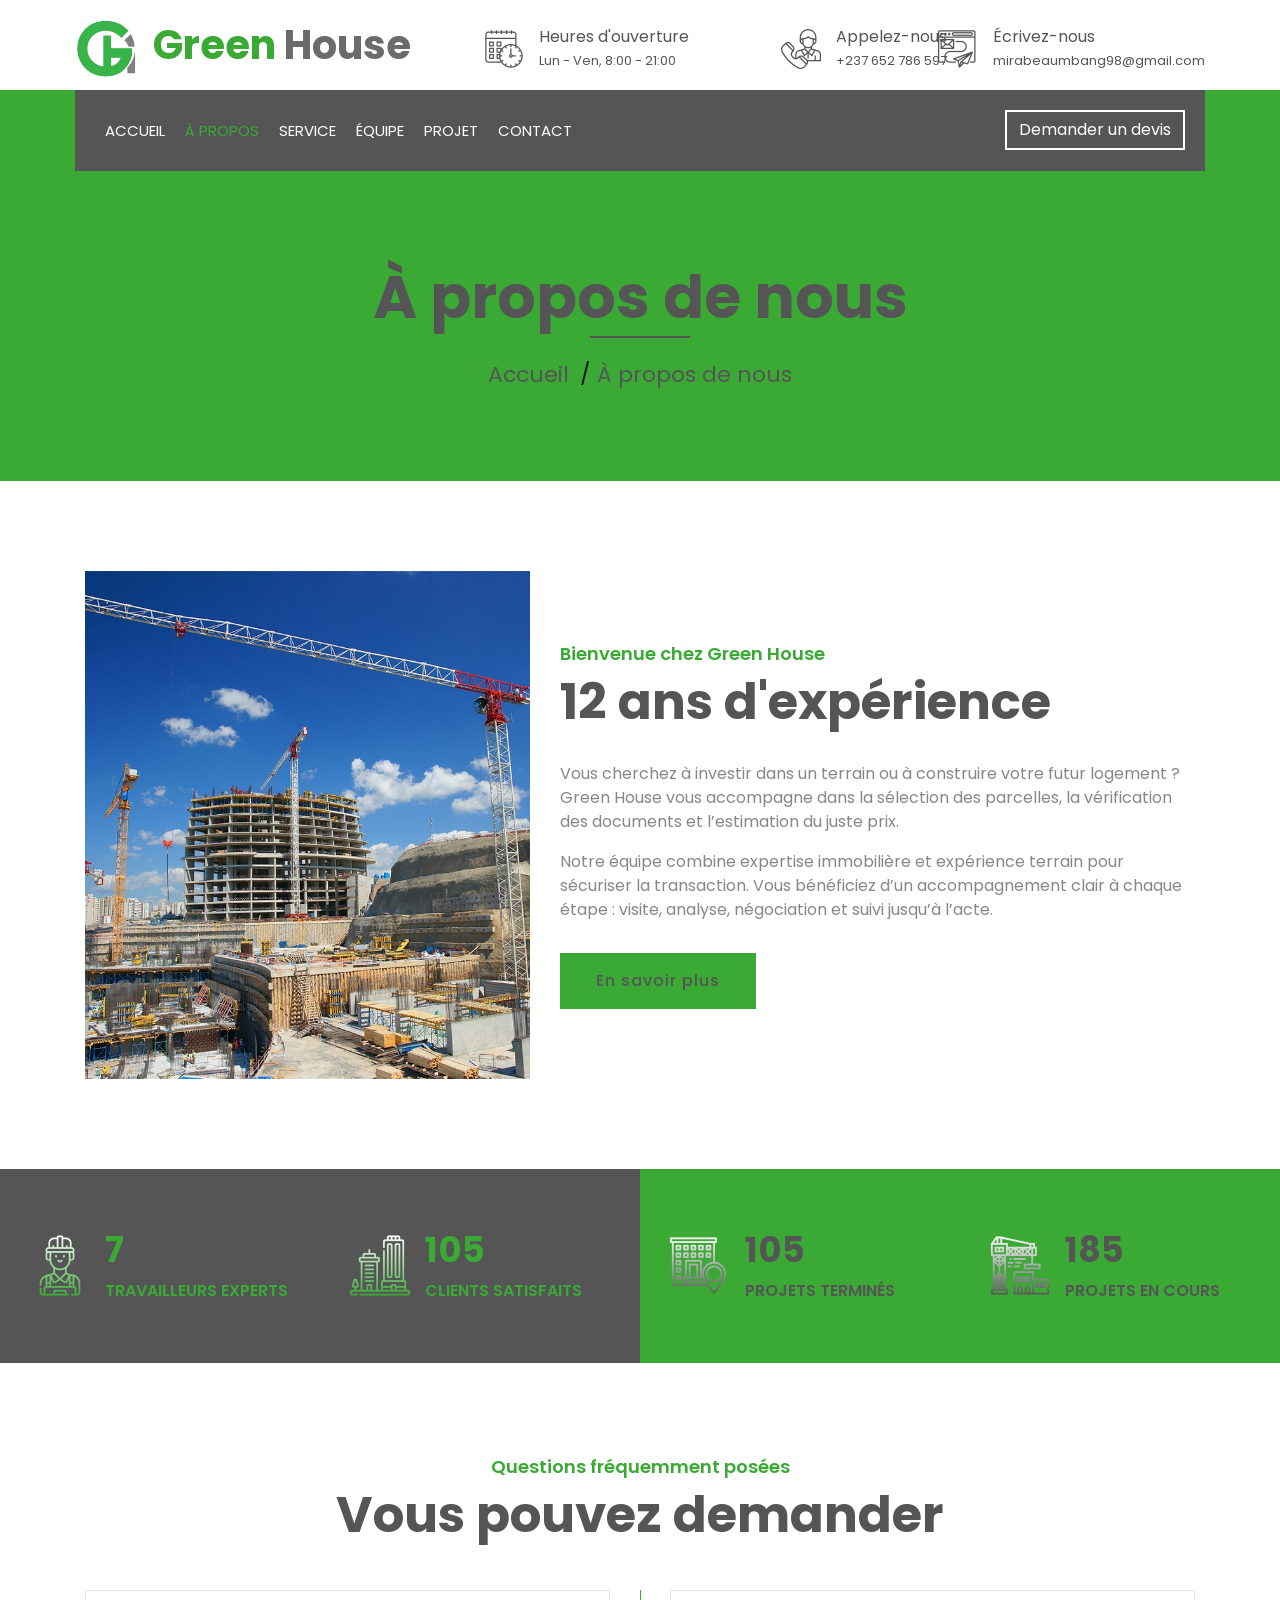
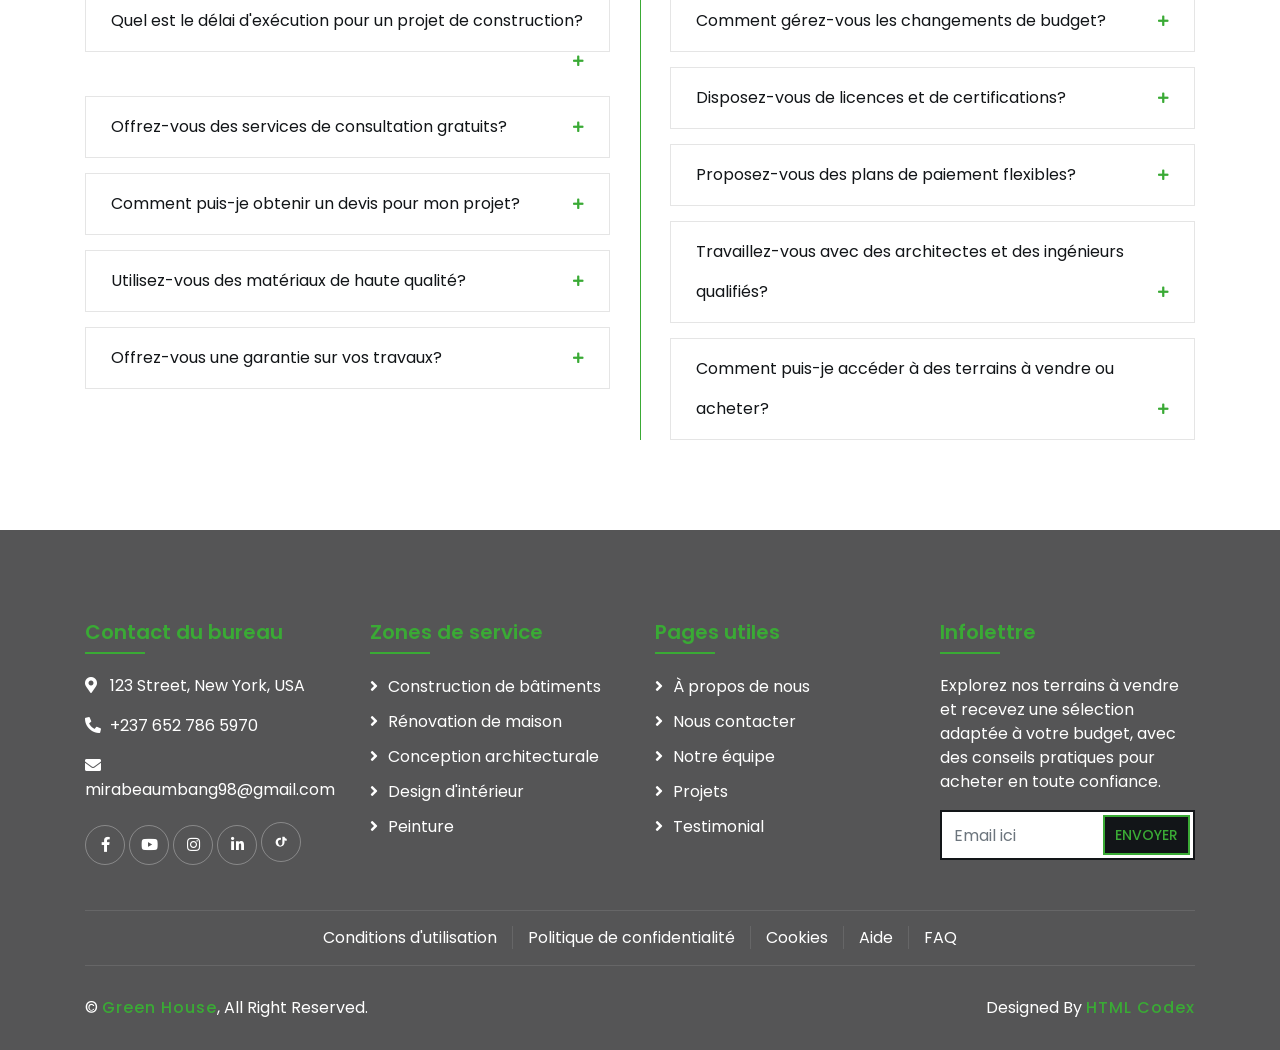
==== commit 92e14ee1: "Fixed les bugs mineurs sur favicon sur l'heure de rdv et sur onglets terrain, etc" ====
--- a/about.html
+++ b/about.html
@@ -50,7 +50,7 @@
                                         </div>
                                         <div class="top-bar-text">
                                             <h3>Heures d'ouverture</h3>
-                                            <p>Lun - Ven, 8:00 - 9:00</p>
+                                            <p>Lun - Ven, 8:00 - 21:00</p>
                                         </div>
                                     </div>
                                 </div>
--- a/css/style.css
+++ b/css/style.css
@@ -103,7 +103,7 @@
 
 .top-bar .logo h1 {
     color: #555556;
-    font-size: 47px;
+    font-size: 40px;
     line-height: 60px;
     font-weight: 700;
 }
@@ -160,7 +160,60 @@
     .top-bar .logo {
         text-align: center;
     }
-}
+
+    .top-bar .logo a {
+        justify-content: center;
+        gap: 10px;
+    }
+
+    .top-bar .logo .site-logo {
+        max-height: 45px;
+    }
+
+    .top-bar .logo h1 {
+        font-size: 28px;
+        line-height: 40px;
+    }
+}
+
+@media (max-width: 767.98px) {
+    .top-bar .logo .site-logo {
+        max-height: 50px;
+    }
+
+    .top-bar .logo h1 {
+        font-size: 30px;
+        line-height: 42px;
+    }
+}
+
+@media (max-width: 575.98px) {
+    .top-bar {
+        height: auto;
+        padding: 10px 0;
+    }
+
+    .top-bar .logo a {
+        gap: 8px;
+    }
+
+    .top-bar .logo .site-logo {
+        max-height: 44px;
+    }
+
+    .top-bar .logo h1 {
+        font-size: 24px;
+        line-height: 36px;
+        letter-spacing: 0;
+        margin: 0;
+    }
+
+    .top-bar .top-bar-item {
+        justify-content: center;
+    }
+}
+
+
 
 
 /**********************************/
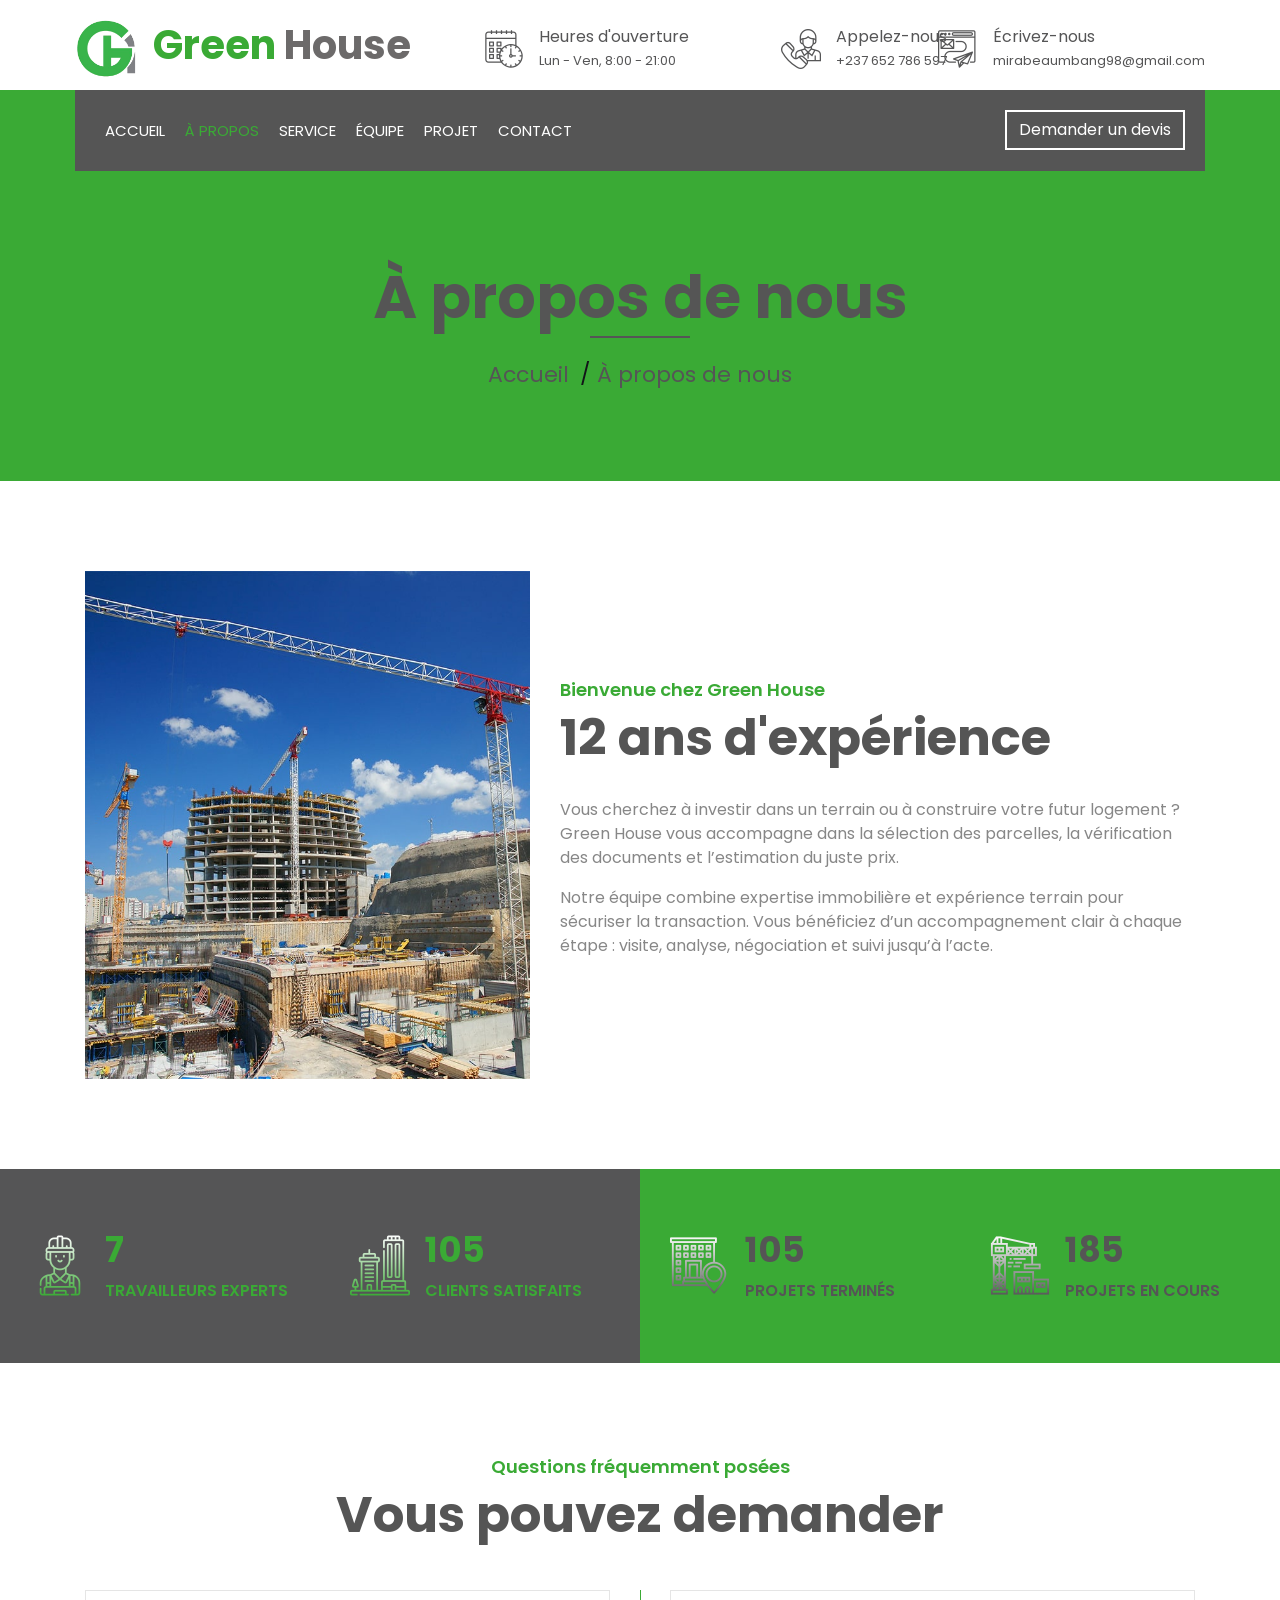
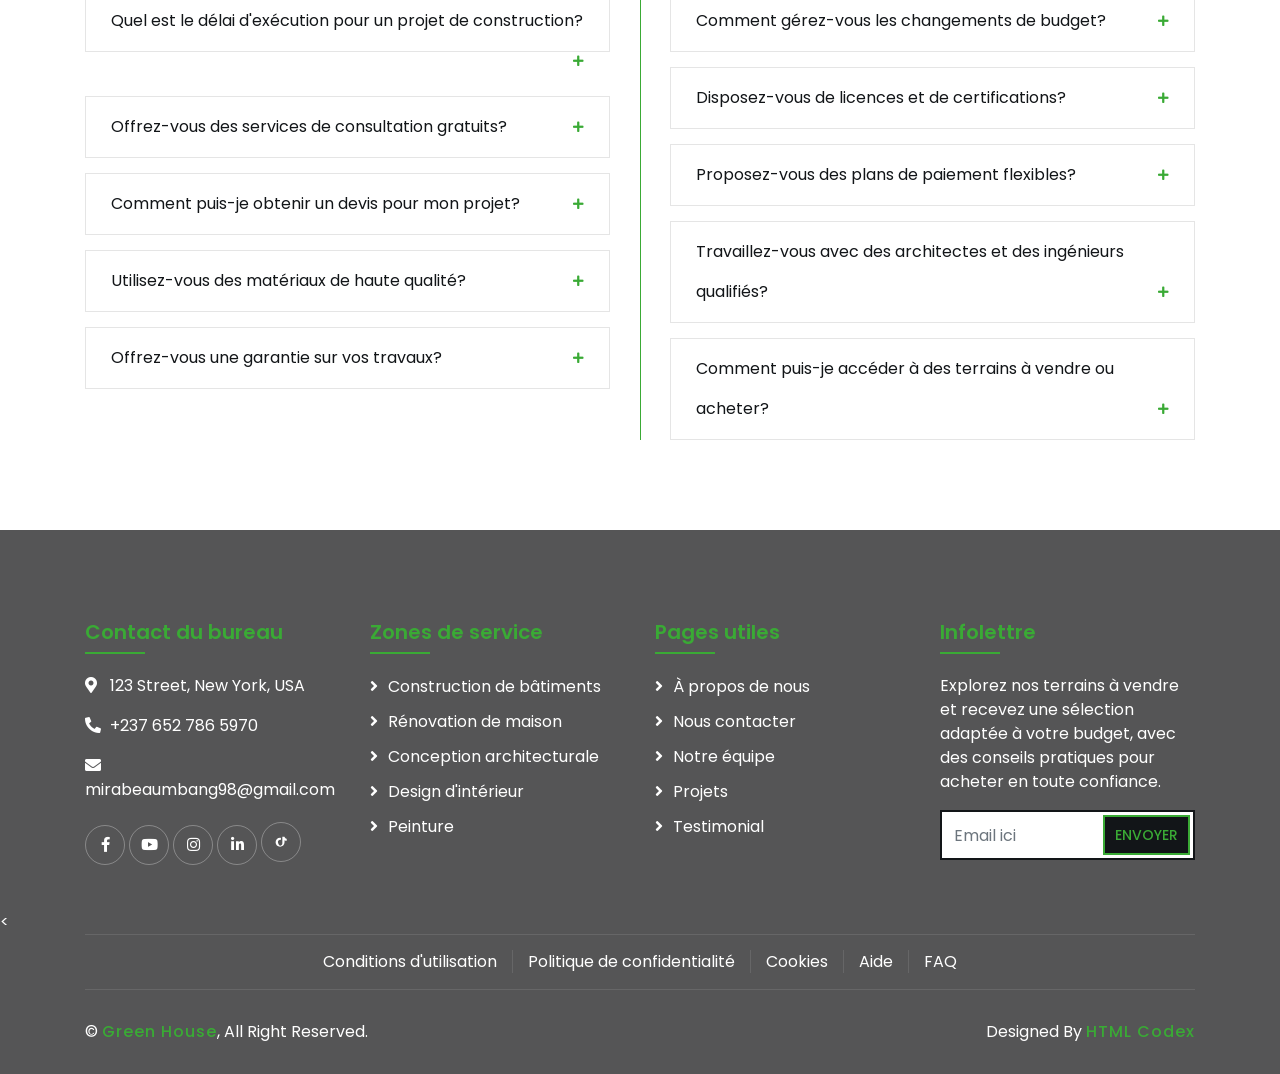
==== commit c6e212db: "Fixed #7 Ajout des pages cookies, CI, Aide, Poli-conf, etc" ====
--- a/about.html
+++ b/about.html
@@ -156,7 +156,7 @@
                                 <p>
                                     Notre équipe combine expertise immobilière et expérience terrain pour sécuriser la transaction. Vous bénéficiez d’un accompagnement clair à chaque étape : visite, analyse, négociation et suivi jusqu’à l’acte.
                                 </p>
-                                <a class="btn" href="">En savoir plus</a>
+                                <!-- <a class="btn" href="about.html">En savoir plus</a> -->
                             </div>
                         </div>
                     </div>
@@ -421,15 +421,14 @@
                         </div>
                     </div>
                 </div>
-                <div class="container footer-menu">
-                        <div class="f-menu">
-                            <a href="">Conditions d'utilisation</a>
-                            <a href="">Politique de confidentialité</a>
-                            <a href="">Cookies</a>
-                            <a href="">Aide</a>
-                            <a href="about.html#faq">FAQ</a>
-                        </div>
-
+                <<div class="container footer-menu">
+                    <div class="f-menu">
+                        <a href="conditions.html">Conditions d'utilisation</a>
+                        <a href="politique-confidentialite.html">Politique de confidentialité</a>
+                        <a href="cookies.html">Cookies</a>
+                        <a href="aide.html">Aide</a>
+                        <a href="about.html#faq">FAQ</a>
+                    </div>
                 </div>
                 <div class="container copyright">
                     <div class="row">
--- a/css/style.css
+++ b/css/style.css
@@ -1189,9 +1189,24 @@
 .faqs .card-body {
     padding: 20px 25px;
     font-size: 16px;
-    background: #ffffff;
+    background: #555556;
     border: 1px solid rgba(0, 0, 0, .1);
     border-top: none;
+}
+
+.faqs .btn-faq-more {
+    padding: 12px 25px;
+    font-size: 16px;
+    font-weight: 600;
+    background: #3AAA35;
+    color: #555556;
+    border: none;
+    border-radius: 0;
+}
+
+.faqs .btn-faq-more:hover {
+    color: #3AAA35;
+    background: #555556;
 }
 
 
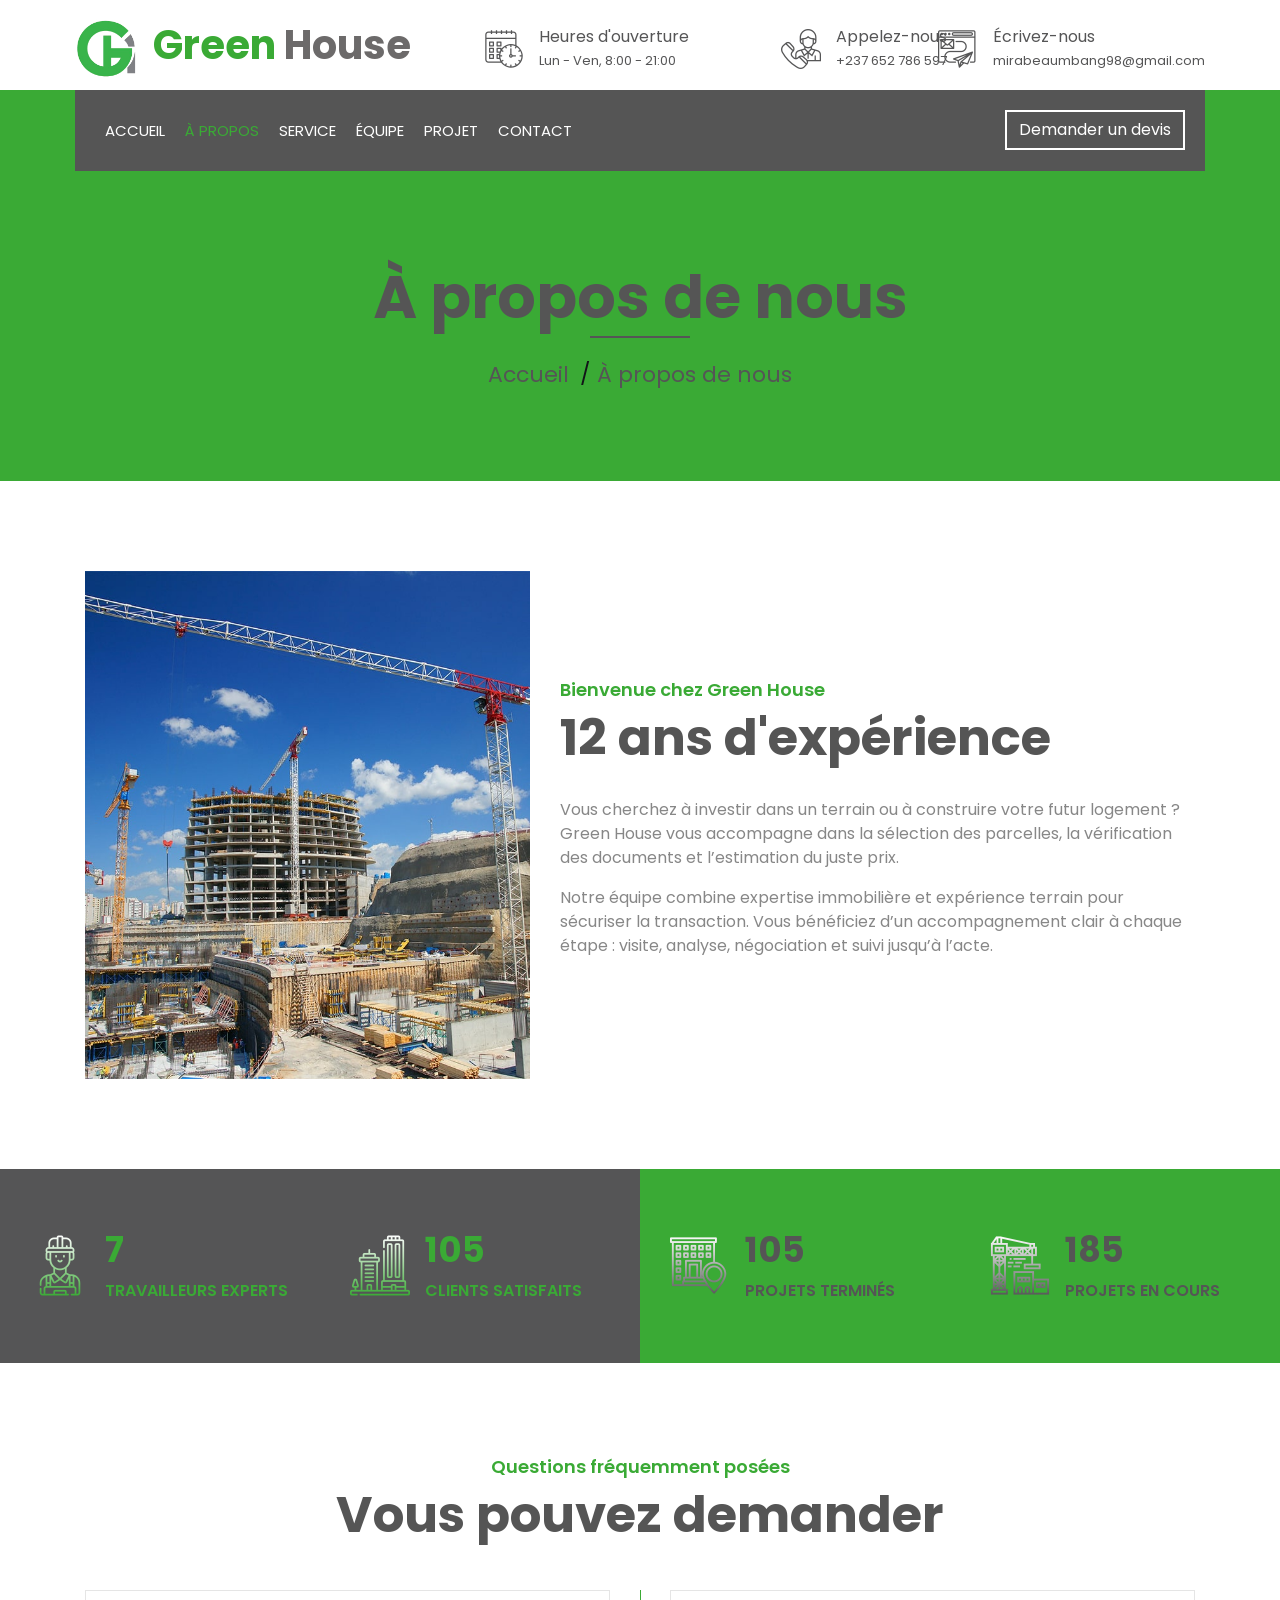
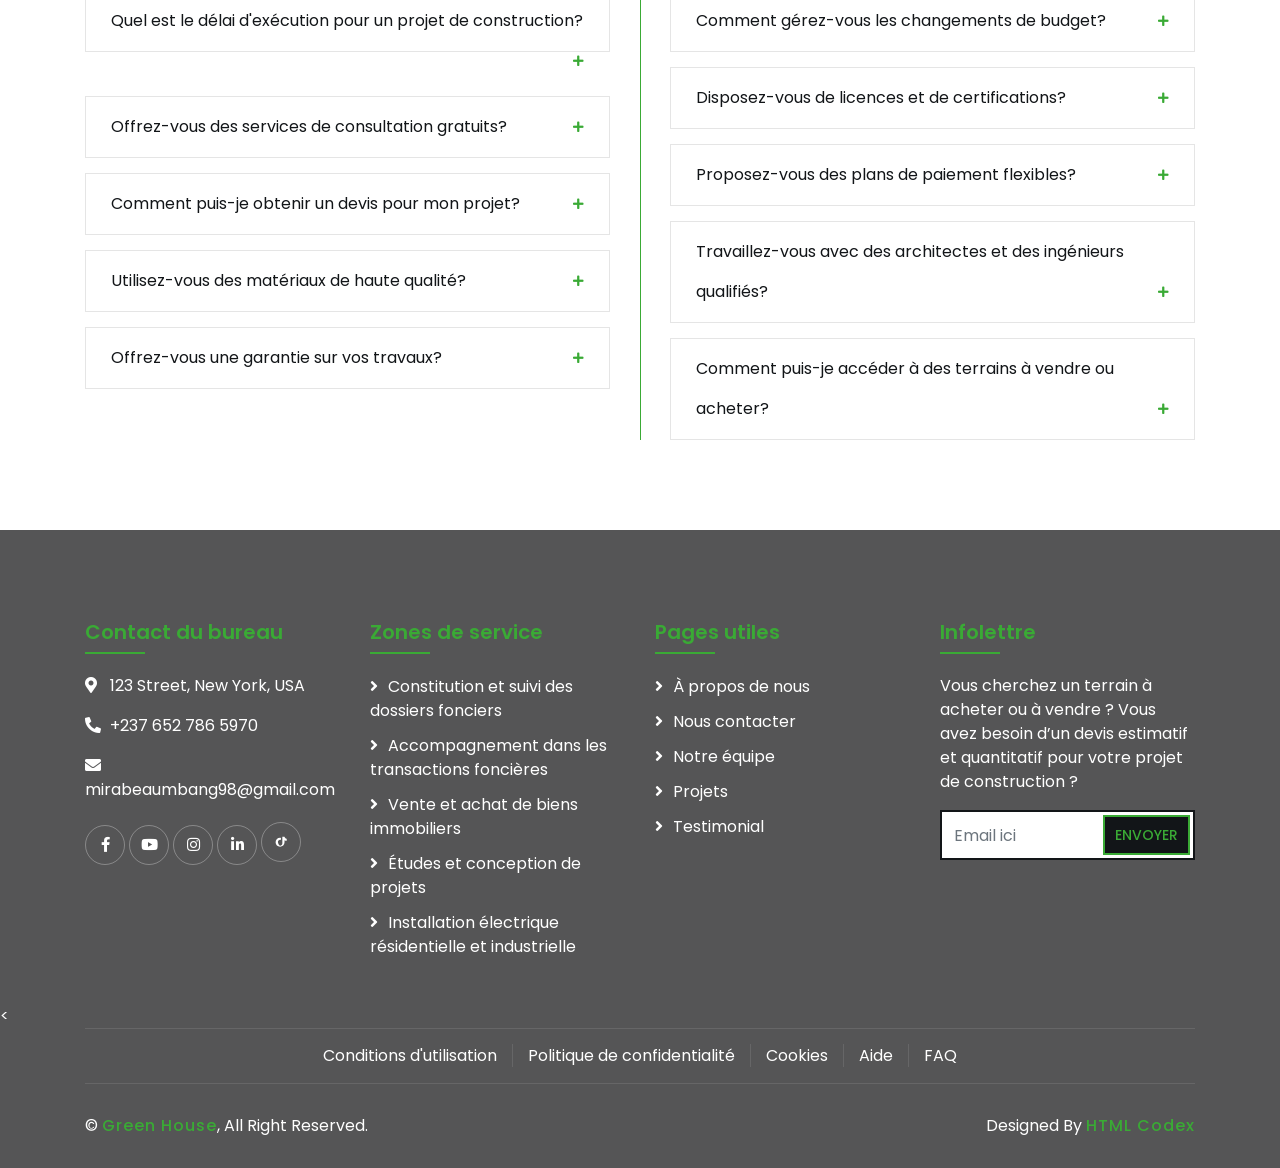
==== commit 06dfc963: "Fixed #15 modifier le footer des templates" ====
--- a/about.html
+++ b/about.html
@@ -389,11 +389,11 @@
                         <div class="col-md-6 col-lg-3">
                             <div class="footer-link">
                                 <h2>Zones de service</h2>
-                                <a href="">Construction de bâtiments</a>
-                                <a href="">Rénovation de maison</a>
-                                <a href="">Conception architecturale</a>
-                                <a href="">Design d'intérieur</a>
-                                <a href="">Peinture</a>
+                                <a href="contact.html">Constitution et suivi des dossiers fonciers</a>
+                                <a href="contact.html">Accompagnement dans les transactions foncières</a>
+                                <a href="contact.html">Vente et achat de biens immobiliers</a>
+                                <a href="contact.html">Études et conception de projets</a>
+                                <a href="contact.html">Installation électrique résidentielle et industrielle</a>
                             </div>
                         </div>
                         <div class="col-md-6 col-lg-3">
@@ -410,7 +410,7 @@
                             <div class="newsletter">
                                 <h2>Infolettre</h2>
                                 <p>
-                                    Explorez nos terrains à vendre et recevez une sélection adaptée à votre budget, avec des conseils pratiques pour acheter en toute confiance.
+                                    Vous cherchez un terrain à acheter ou à vendre ? Vous avez besoin d’un devis estimatif et quantitatif pour votre projet de construction ?
 
                                 </p>
                                 <div class="form">
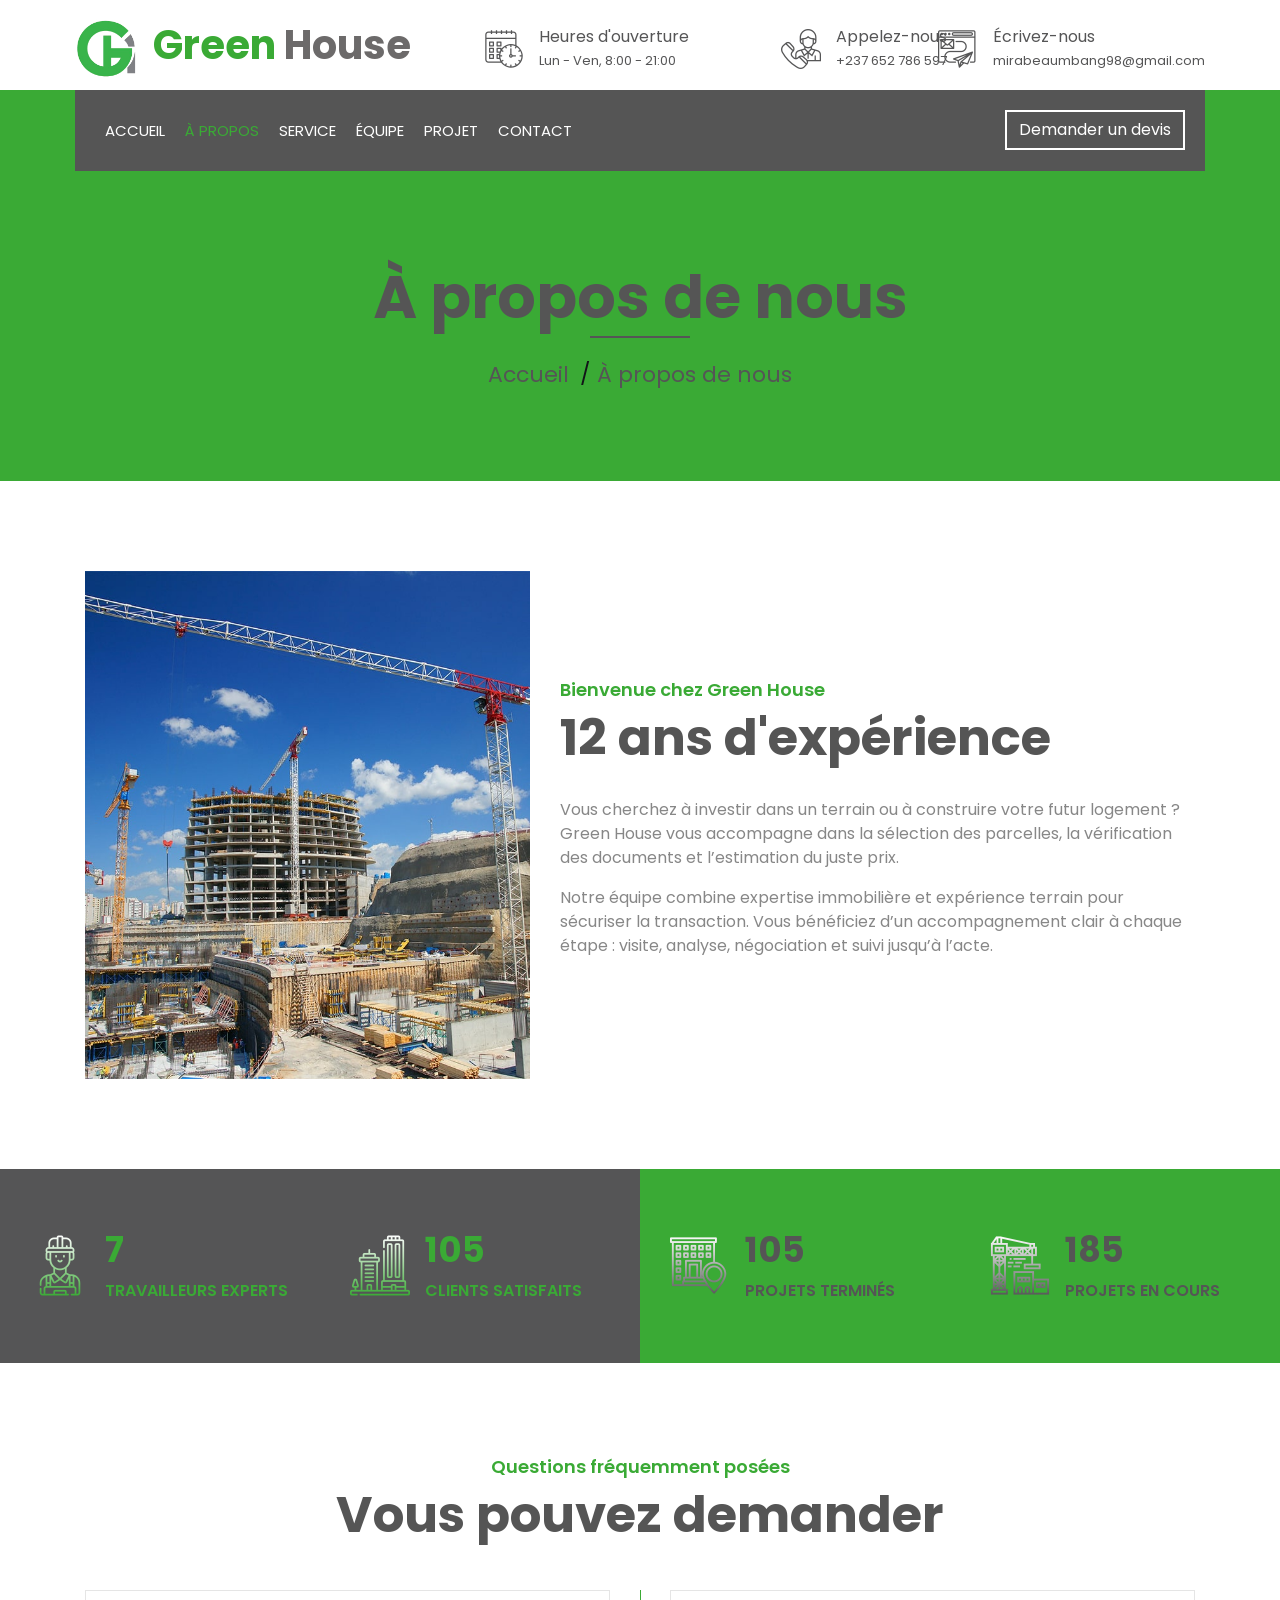
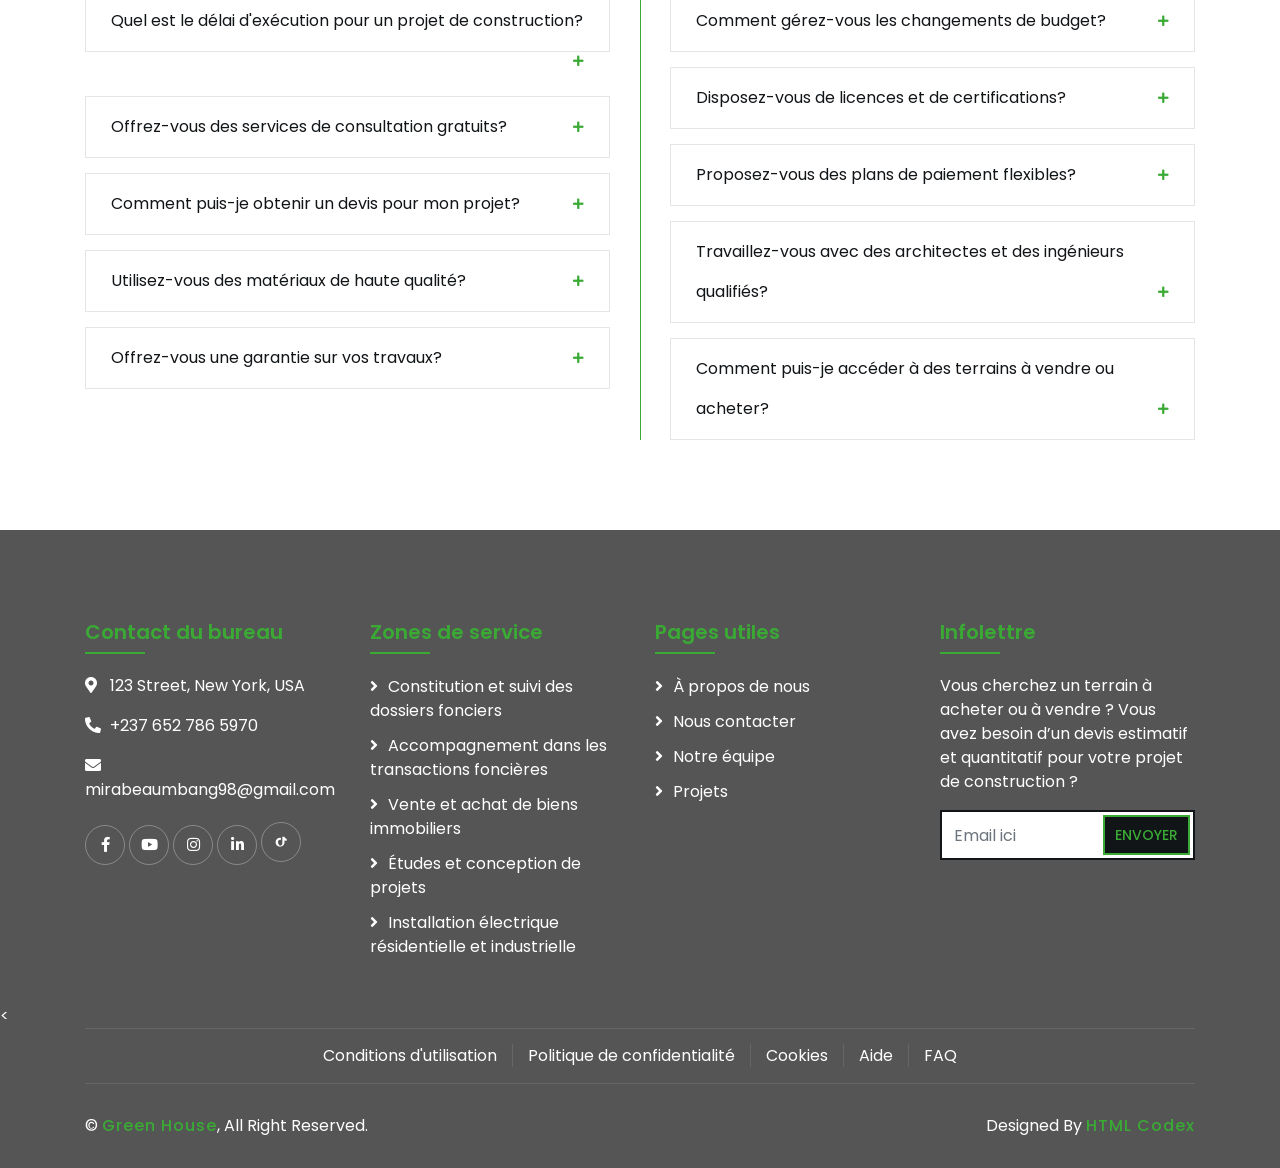
==== commit 33c2e6e4: "Fixed #14 Chargement du service dans le sujet du contact" ====
--- a/about.html
+++ b/about.html
@@ -389,21 +389,20 @@
                         <div class="col-md-6 col-lg-3">
                             <div class="footer-link">
                                 <h2>Zones de service</h2>
-                                <a href="contact.html">Constitution et suivi des dossiers fonciers</a>
-                                <a href="contact.html">Accompagnement dans les transactions foncières</a>
-                                <a href="contact.html">Vente et achat de biens immobiliers</a>
-                                <a href="contact.html">Études et conception de projets</a>
-                                <a href="contact.html">Installation électrique résidentielle et industrielle</a>
-                            </div>
-                        </div>
-                        <div class="col-md-6 col-lg-3">
+                                <a href="contact.html?sujet=Constitution%20et%20suivi%20des%20dossiers%20fonciers">Constitution et suivi des dossiers fonciers</a>
+                                <a href="contact.html?sujet=Accompagnement%20dans%20les%20transactions%20foncières">Accompagnement dans les transactions foncières</a>
+                                <a href="contact.html?sujet=Vente%20et%20achat%20de%20biens%20immobiliers">Vente et achat de biens immobiliers</a>
+                                <a href="contact.html?sujet=%C3%89tudes%20et%20conception%20de%20projets">Études et conception de projets</a>
+                                <a href="contact.html?sujet=Installation%20%C3%A9lectrique%20r%C3%A9sidentielle%20et%20industrielle">Installation électrique résidentielle et industrielle</a>
+                            </div>
+                        </div>
+                            <div class="col-md-6 col-lg-3">
                             <div class="footer-link">
                                 <h2>Pages utiles</h2>
-                                <a href="">À propos de nous</a>
-                                <a href="">Nous contacter</a>
-                                <a href="">Notre équipe</a>
-                                <a href="">Projets</a>
-                                <a href="">Testimonial</a>
+                                <a href="about.html">À propos de nous</a>
+                                <a href="contact.html">Nous contacter</a>
+                                <a href="team.html">Notre équipe</a>
+                                <a href="projects.html">Projets</a>
                             </div>
                         </div>
                         <div class="col-md-6 col-lg-3">
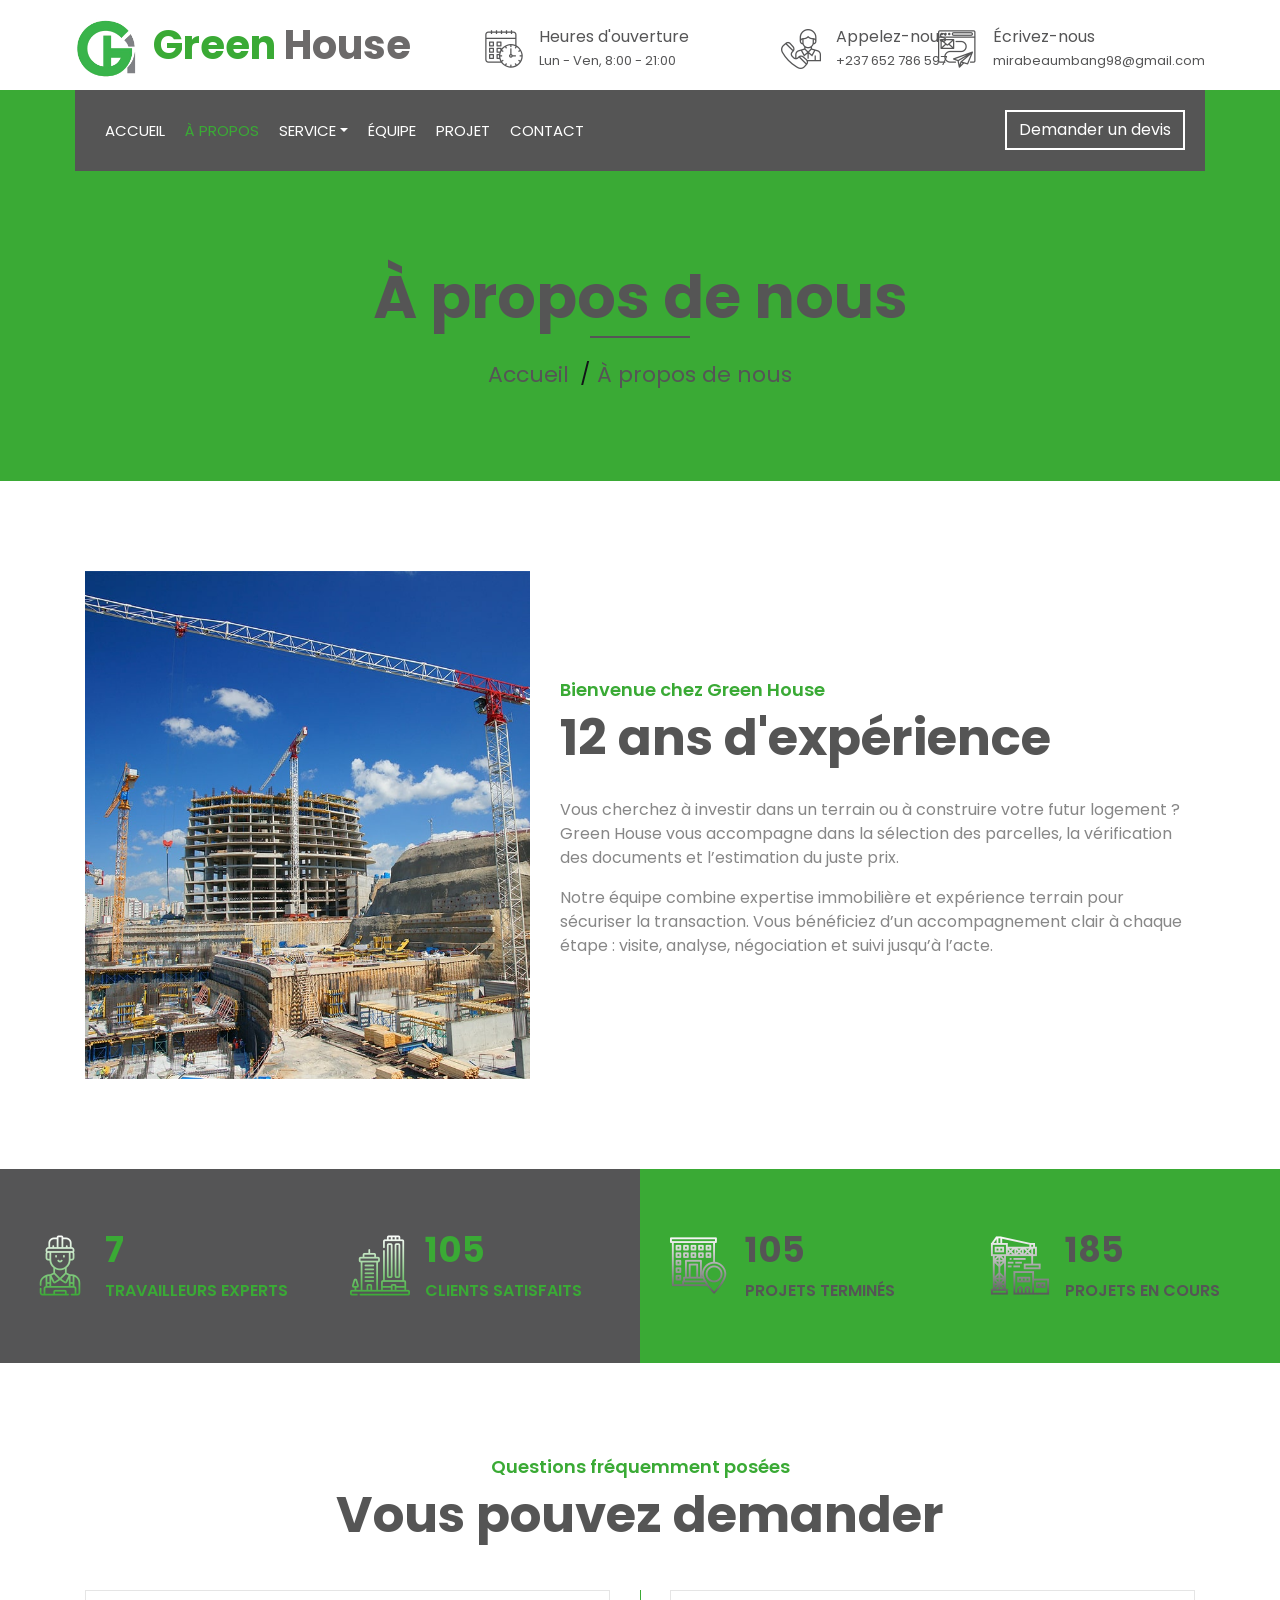
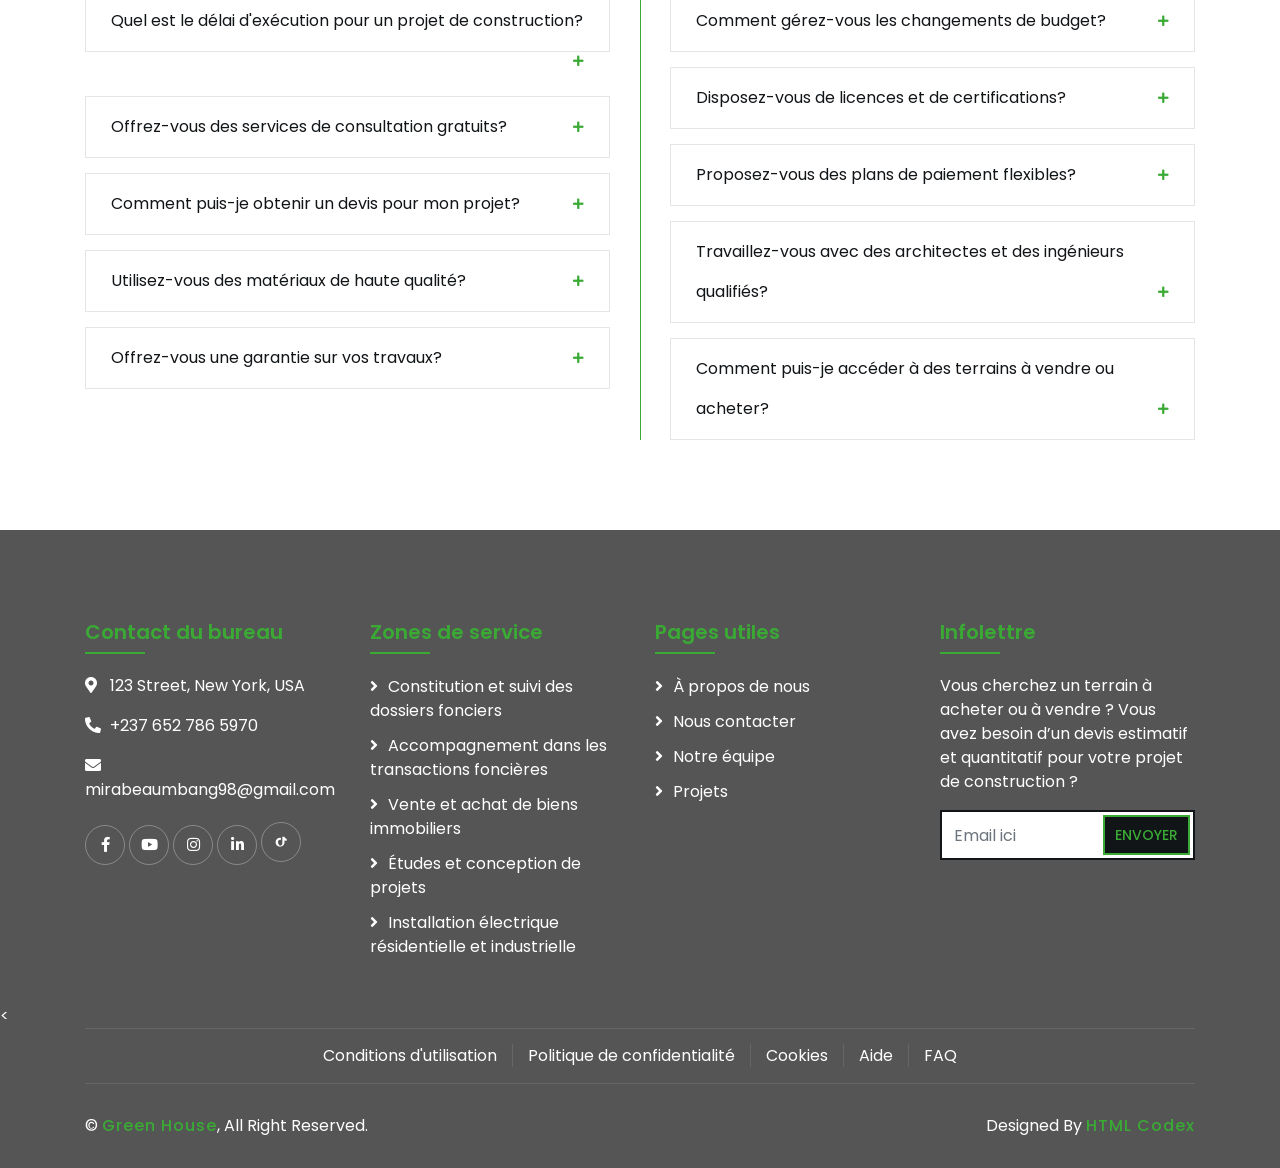
==== commit 48fd5011: "Fixed #16 le drop botton de service mis e place." ====
--- a/about.html
+++ b/about.html
@@ -96,7 +96,16 @@
                             <div class="navbar-nav mr-auto">
                                 <a href="index.html" class="nav-item nav-link">Accueil</a>
                                 <a href="about.html" class="nav-item nav-link active">À propos</a>
-                                <a href="service.html" class="nav-item nav-link">Service</a>
+                                <div class="nav-item dropdown">
+                                    <a href="#" class="nav-link dropdown-toggle" data-toggle="dropdown" aria-haspopup="true" aria-expanded="false">Service</a>
+                                    <div class="dropdown-menu">
+                                        <a class="dropdown-item" href="service.html#transaction-fonciere">Transaction Foncière</a>
+                                        <a class="dropdown-item" href="service.html#transaction-immobiliere">Transaction immobilière</a>
+                                        <a class="dropdown-item" href="service.html#gestion-projet">Gestion de projet</a>
+                                        <a class="dropdown-item" href="service.html#installation-electrique">Installation electrique</a>
+                                        <a class="dropdown-item" href="service.html#installation-domotique">Installation des syteme domotique</a>
+                                    </div>
+                                </div>
                                 <a href="team.html" class="nav-item nav-link">Équipe</a>
                                 <a href="portfolio.html" class="nav-item nav-link">Projet</a>
                                 <!-- <div class="nav-item dropdown">
--- a/css/style.css
+++ b/css/style.css
@@ -1,6 +1,10 @@
 /*******************************/
 /********* General CSS *********/
 /*******************************/
+html {
+    scroll-behavior: smooth;
+}
+
 body {
     color: #878787;
     background: #030f27;
@@ -30,6 +34,12 @@
     color: #3AAA35;
     outline: none;
     text-decoration: none;
+}
+
+[id^="transaction-"],
+[id^="installation-"],
+[id^="gestion-projet"] {
+    scroll-margin-top: 110px;
 }
 
 .btn:focus {
@@ -264,6 +274,18 @@
     background: #f8f9fa;
 }
 
+/* Dropdown Service items hover */
+.nav-bar .dropdown-menu .dropdown-item {
+    color: #000000;
+}
+
+.nav-bar .dropdown-menu .dropdown-item:hover,
+.nav-bar .dropdown-menu .dropdown-item:focus {
+    color: #000000;
+    background: #3AAA35;
+}
+
+
 .nav-bar .btn {
     color: #ffffff;
     border: 2px solid #ffffff;
@@ -802,50 +824,36 @@
 }
 
 .service .service-overlay {
-    position: absolute;
-    width: 100%;
-    height: 100%;
-    top: 0;
-    left: 0;
-    padding: 30px;
-    display: flex;
-    align-items: center;
-    justify-content: center;
-    background: rgba(3, 15, 39, .7);
-    transition: .5s;
-    opacity: 0;
-}
-
-.service .service-item:hover .service-overlay {
-    opacity: 1;
-}
-
-.service .service-overlay p {
-    margin: 0;
-    color: #FFFFFF;
+    display: none;
+}
+
+.service .service-img {
+    position: relative;
 }
 
 .service .service-text {
     display: flex;
-    align-items: center;
-    height: 60px;
+    flex-direction: column;
+    align-items: flex-start;
+    min-height: 120px;
     background: #555556;
     overflow: hidden;
-    white-space: nowrap;
-    text-overflow: ellipsis;
-}
+    padding: 15px 15px 15px 25px;
+}
+
 
 .service .service-text h3 {
-    margin: 0;
-    padding: 0 15px 0 25px;
-    width: calc(100% - 60px);
-    font-size: 20px;
+    margin: 0 0 8px 0;
+    font-size: 18px;
     font-weight: 700;
     color: #3AAA35;
-    text-align: left;
-    overflow: hidden;
-    white-space: nowrap;
-    text-overflow: ellipsis;
+}
+
+.service .service-text p {
+    margin: 0 0 10px 0;
+    font-size: 14px;
+    color: #ffffff;
+    line-height: 1.5;
 }
 
 .service .service-item a.btn {
@@ -867,6 +875,7 @@
 .service .service-item:hover a.btn {
     color: #ffffff;
 }
+
 
 
 /*******************************/
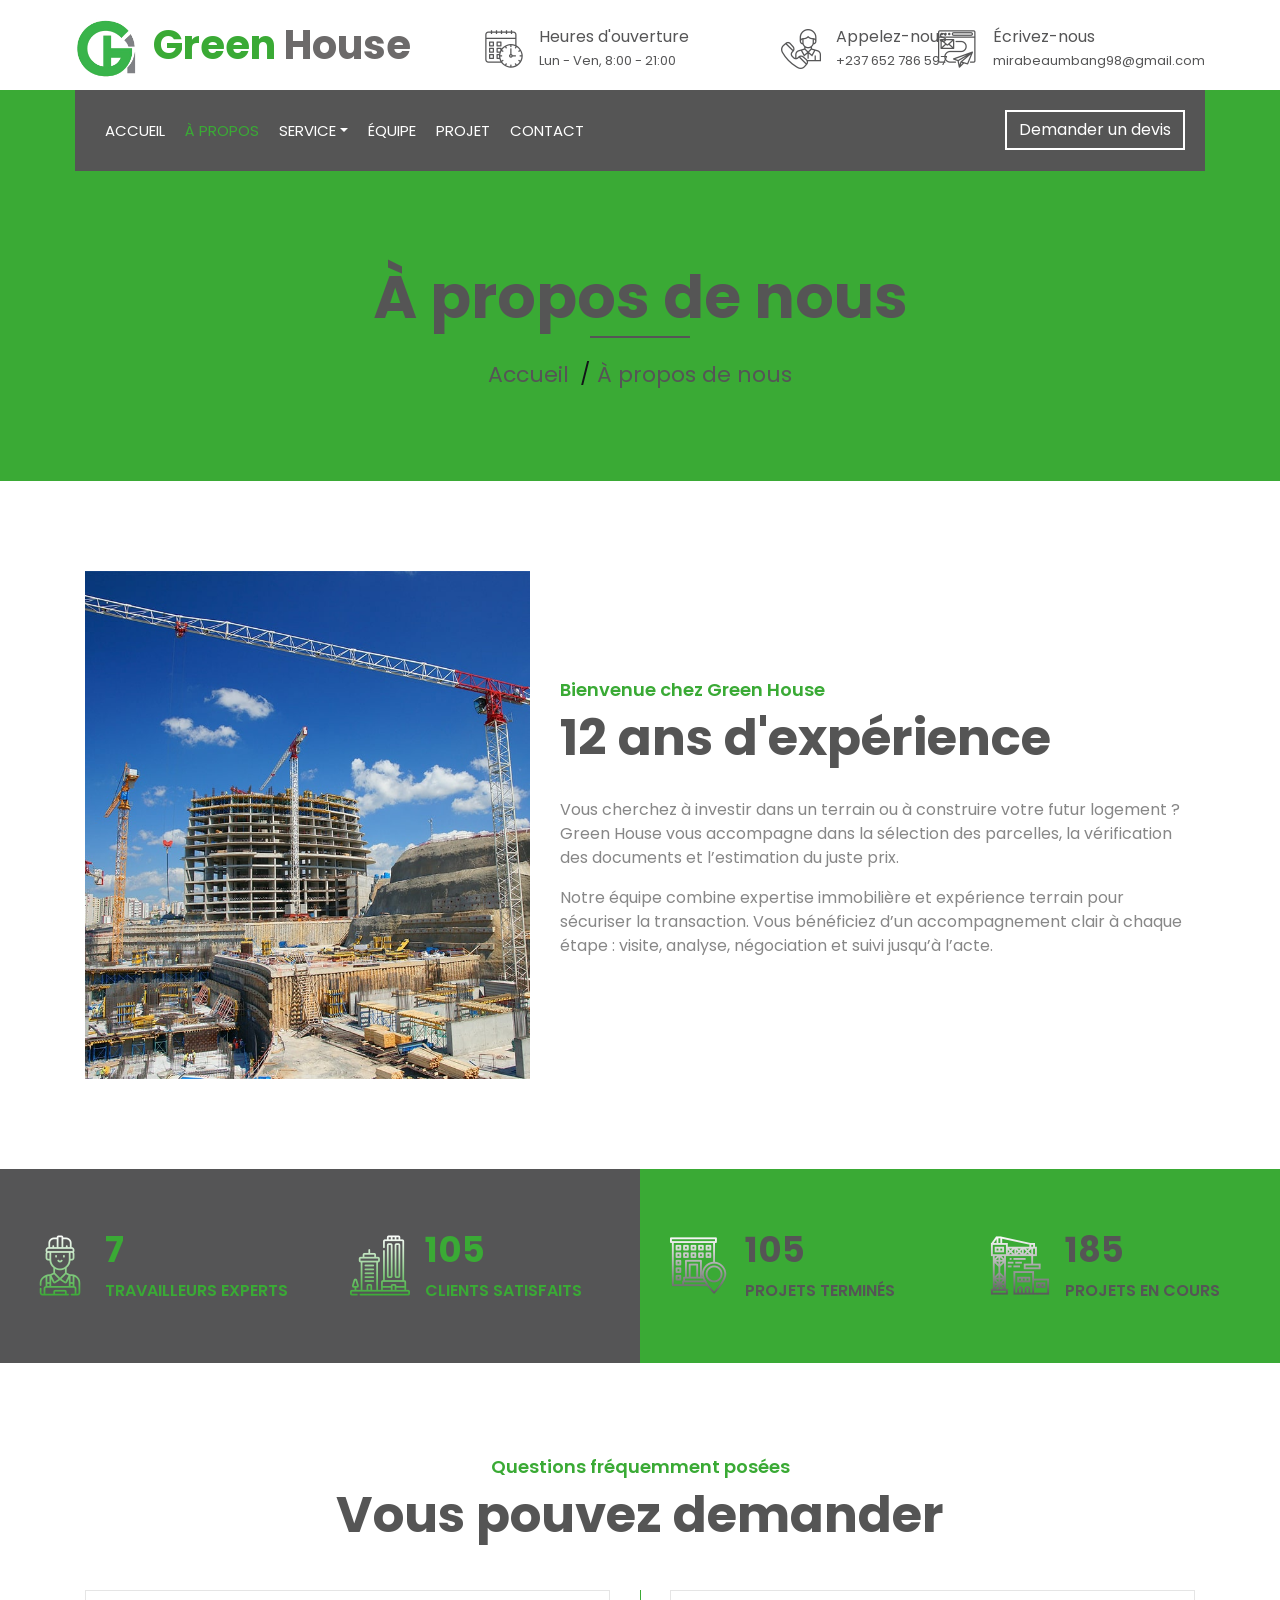
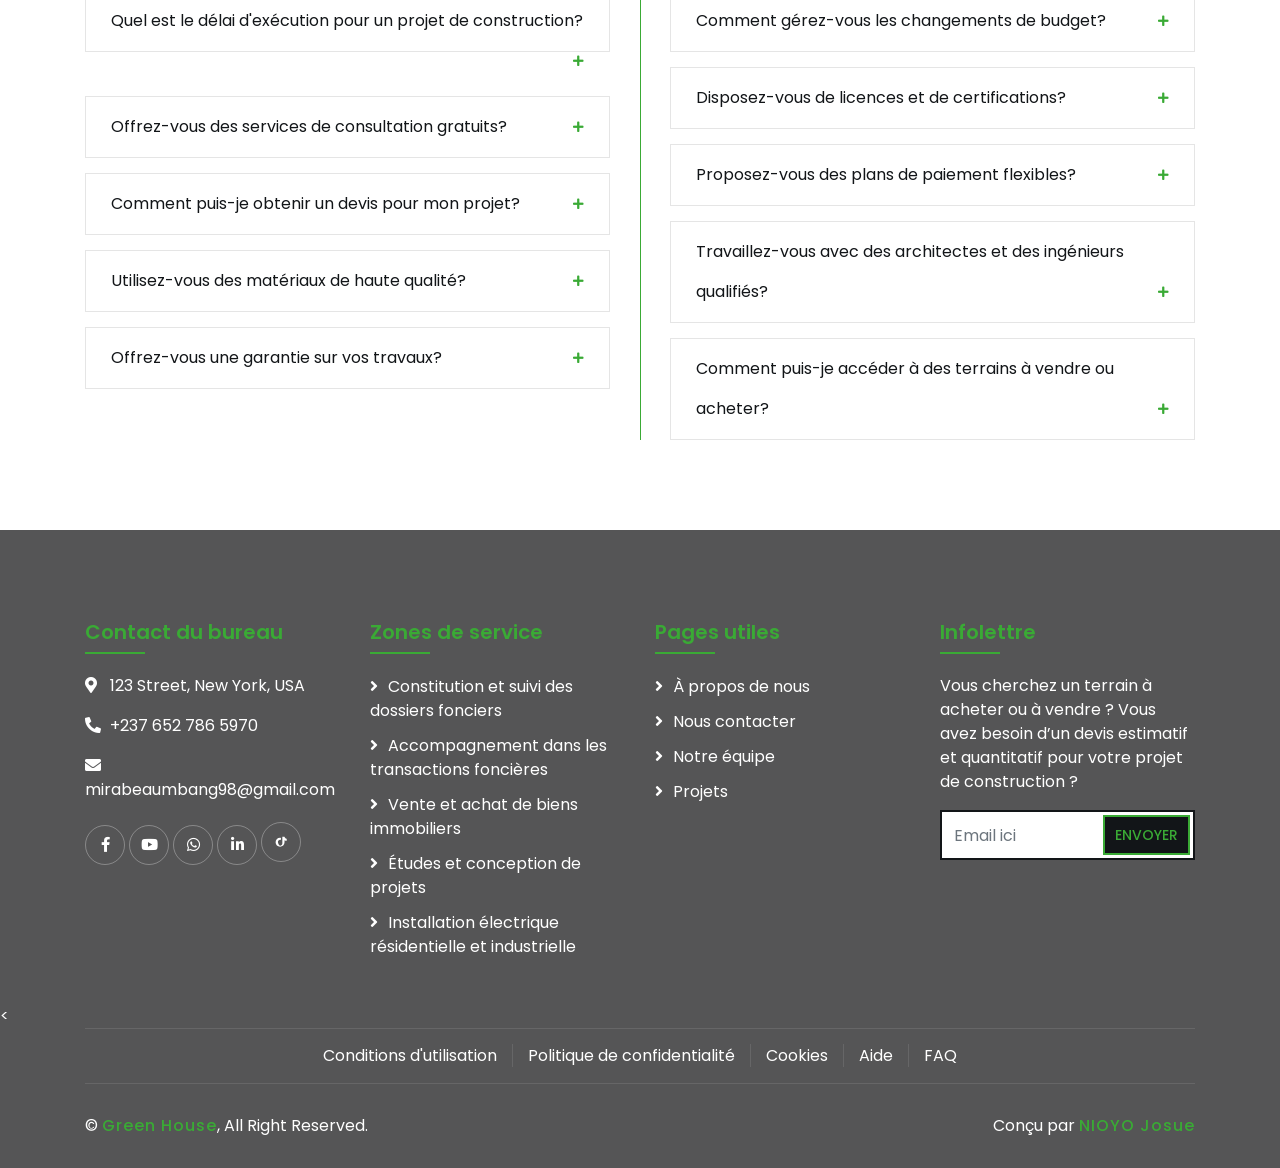
==== commit bbaefe30: "Fixed #18 Les liens desormais fontionnel" ====
--- a/about.html
+++ b/about.html
@@ -384,7 +384,7 @@
                                  <div class="footer-social">
                                     <a href=""><i class="fab fa-facebook-f"></i></a>
                                     <a href=""><i class="fab fa-youtube"></i></a>
-                                    <a href=""><i class="fab fa-instagram"></i></a>
+                                    <a href=""><i class="fab fa-whatsapp"></i></a>
                                     <a href=""><i class="fab fa-linkedin-in"></i></a>
                                     <a href="" aria-label="TikTok">
                                         <svg xmlns="http://www.w3.org/2000/svg" viewBox="0 0 24 24" width="16" height="16" style="display:block;">
@@ -444,7 +444,7 @@
                             <p>&copy; <a href="#">Green House</a>, All Right Reserved.</p>
                         </div>
                         <div class="col-md-6">
-                            <p>Designed By <a href="https://htmlcodex.com">HTML Codex</a></p>
+                            <p>Conçu par <a href="https://nioyojosue.netlify.app/" target="_blank">NIOYO Josue</a></p>
                         </div>
                     </div>
                 </div>
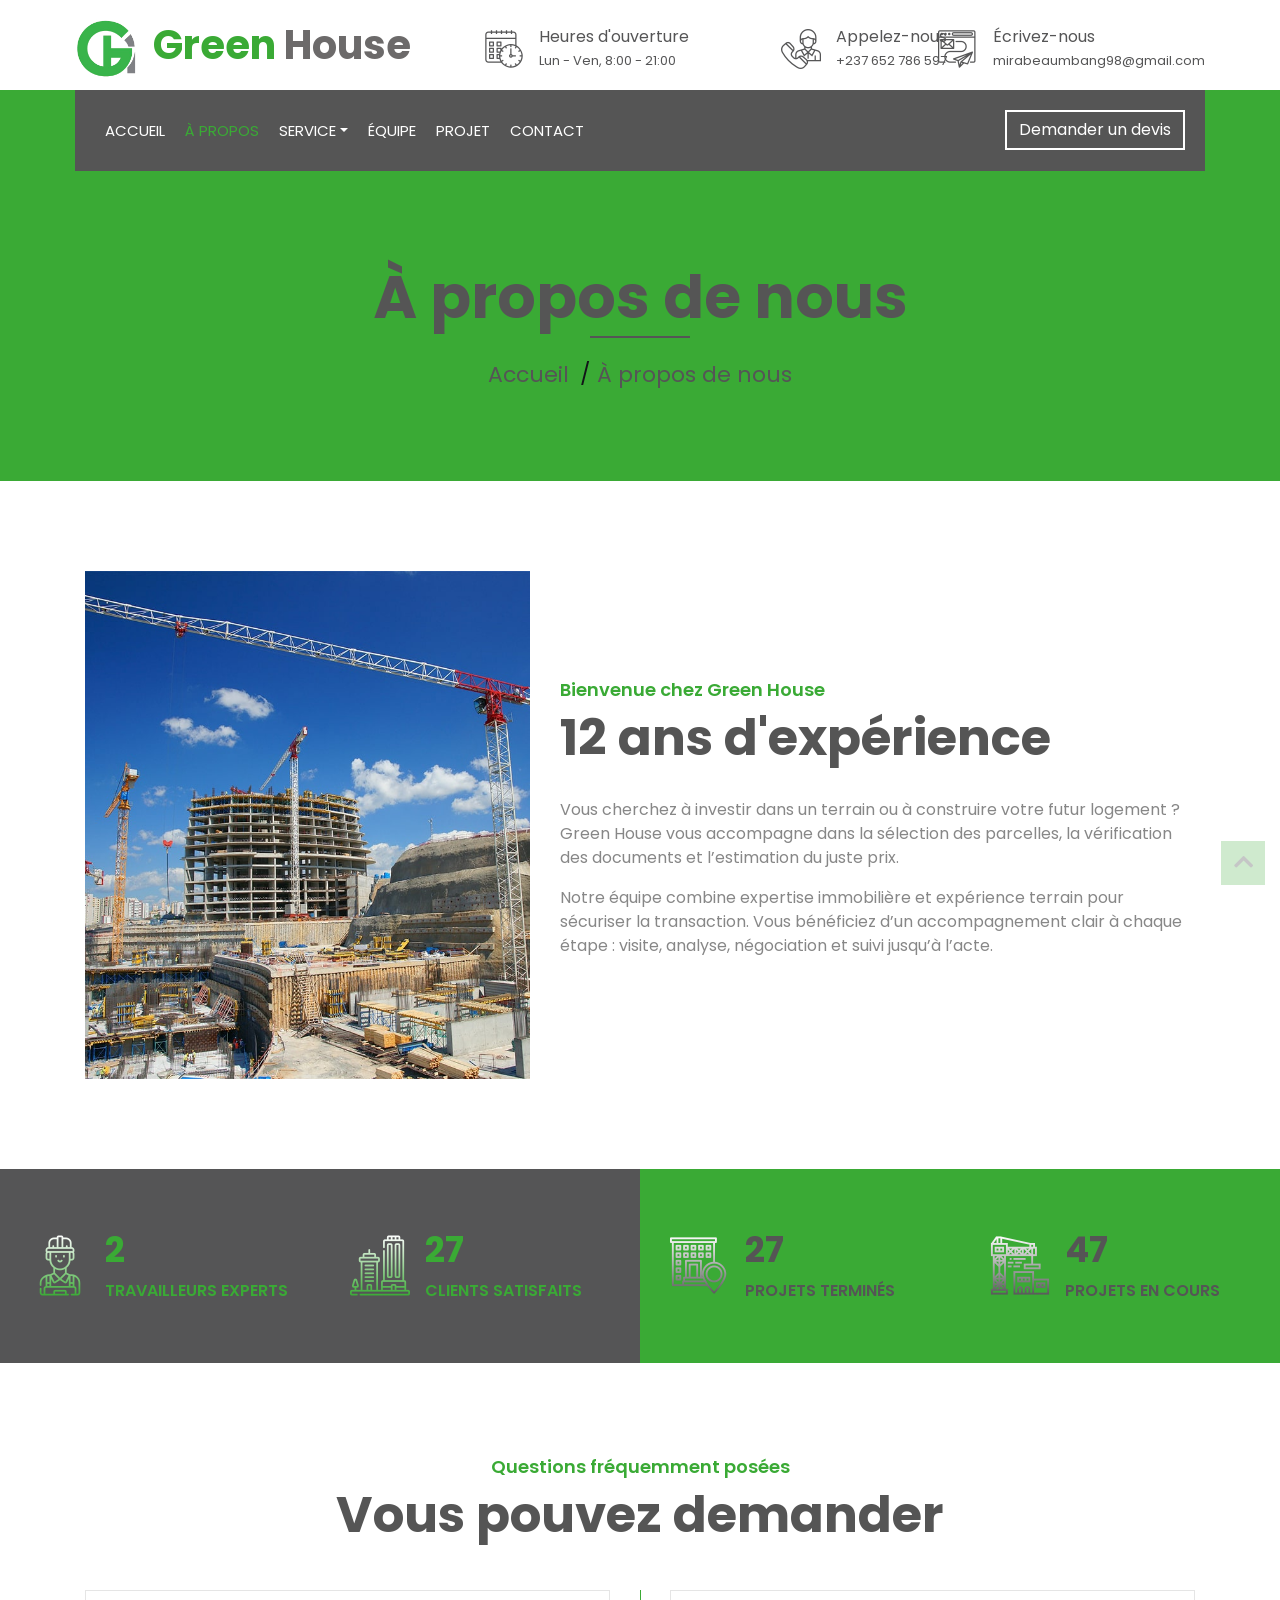
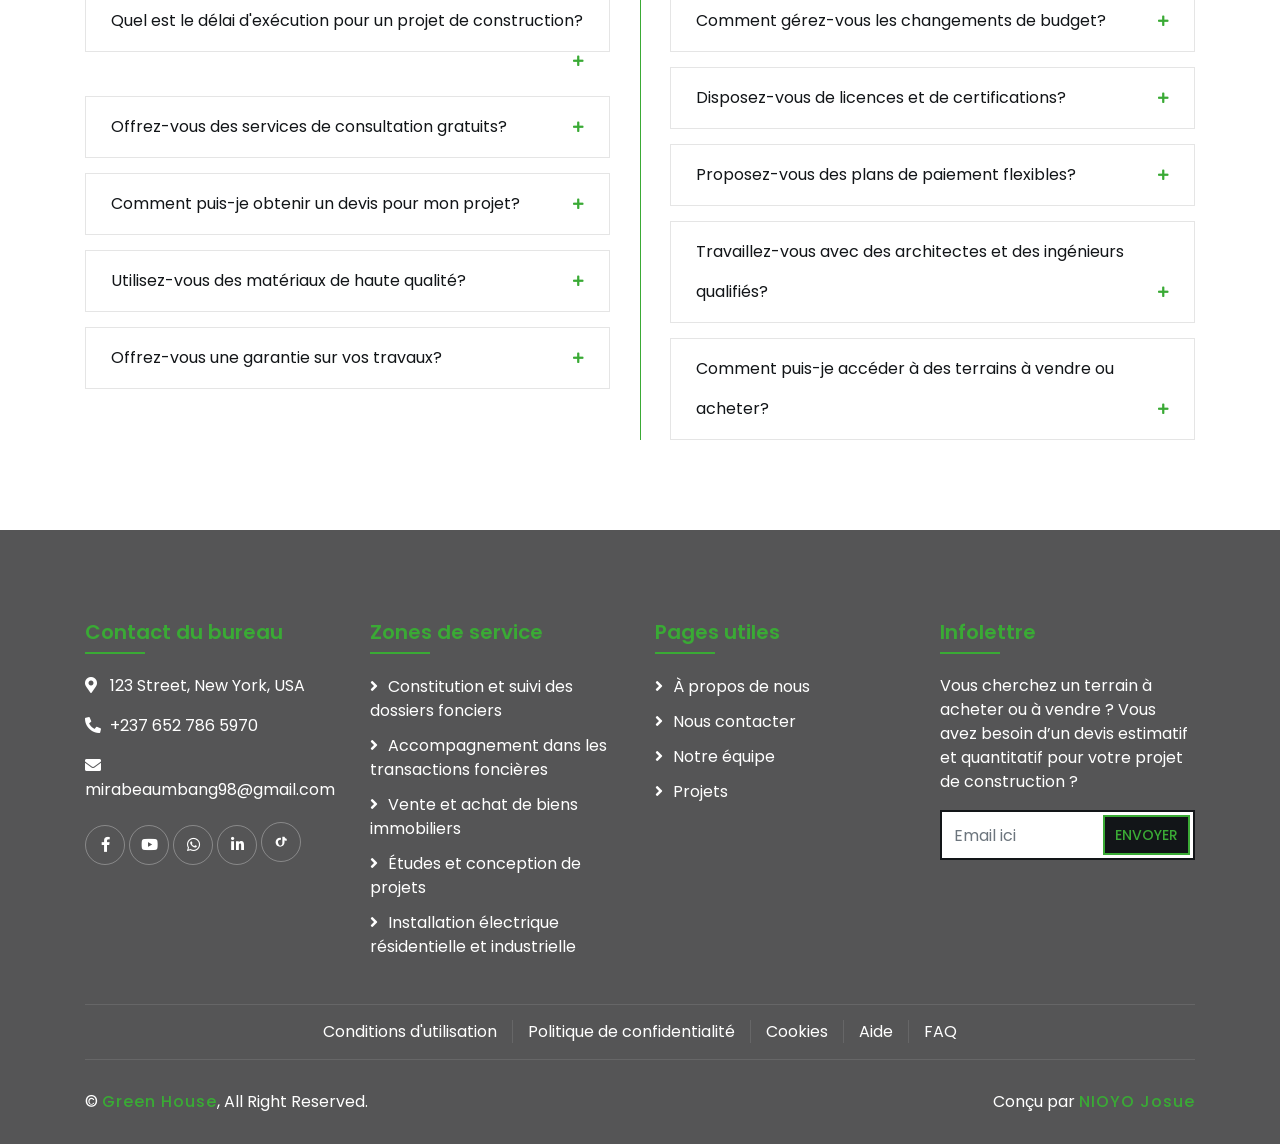
==== commit 7a083301: "Fixed #17 Réfencement SEO & Performance" ====
--- a/about.html
+++ b/about.html
@@ -4,8 +4,10 @@
         <meta charset="utf-8">
         <title>Green House - Construction Company</title>
         <meta content="width=device-width, initial-scale=1.0" name="viewport">
-        <meta content="Construction Company Website Template" name="keywords">
-        <meta content="Construction Company Website Template" name="description">
+        <meta content="Green House, immobilier Cameroun, foncier Cameroun, transaction foncière, construction maison" name="keywords">
+        <meta content="Green House accompagne vos projets immobilier et foncier au Cameroun : sélection des parcelles, vérification des dossiers, estimation et sécurisation des transactions, jusqu’à la construction." name="description">
+
+
 
         <!-- Favicon -->
         <link href="img/favicon.ico" rel="icon">
@@ -149,7 +151,9 @@
                     <div class="row align-items-center">
                         <div class="col-lg-5 col-md-6">
                             <div class="about-img">
-                                <img src="img/about.jpg" alt="Image">
+                                <img src="img/about.jpg" alt="Green House : accompagnement immobilier et foncier" loading="lazy" decoding="async">
+
+
                             </div>
                         </div>
                         <div class="col-lg-7 col-md-6">
@@ -429,7 +433,7 @@
                         </div>
                     </div>
                 </div>
-                <<div class="container footer-menu">
+                <div class="container footer-menu">
                     <div class="f-menu">
                         <a href="conditions.html">Conditions d'utilisation</a>
                         <a href="politique-confidentialite.html">Politique de confidentialité</a>
--- a/css/style.css
+++ b/css/style.css
@@ -403,6 +403,14 @@
     font-weight: 700;
     margin-bottom: 35px;
 }
+
+/* Index hover: garder le texte blanc dans le carousel */
+.carousel .carousel-caption p,
+.carousel .carousel-caption h2,
+.carousel .carousel-caption h1 {
+    color: #ffffff;
+}
+
 
 .carousel .carousel-caption .btn {
     padding: 15px 35px;
